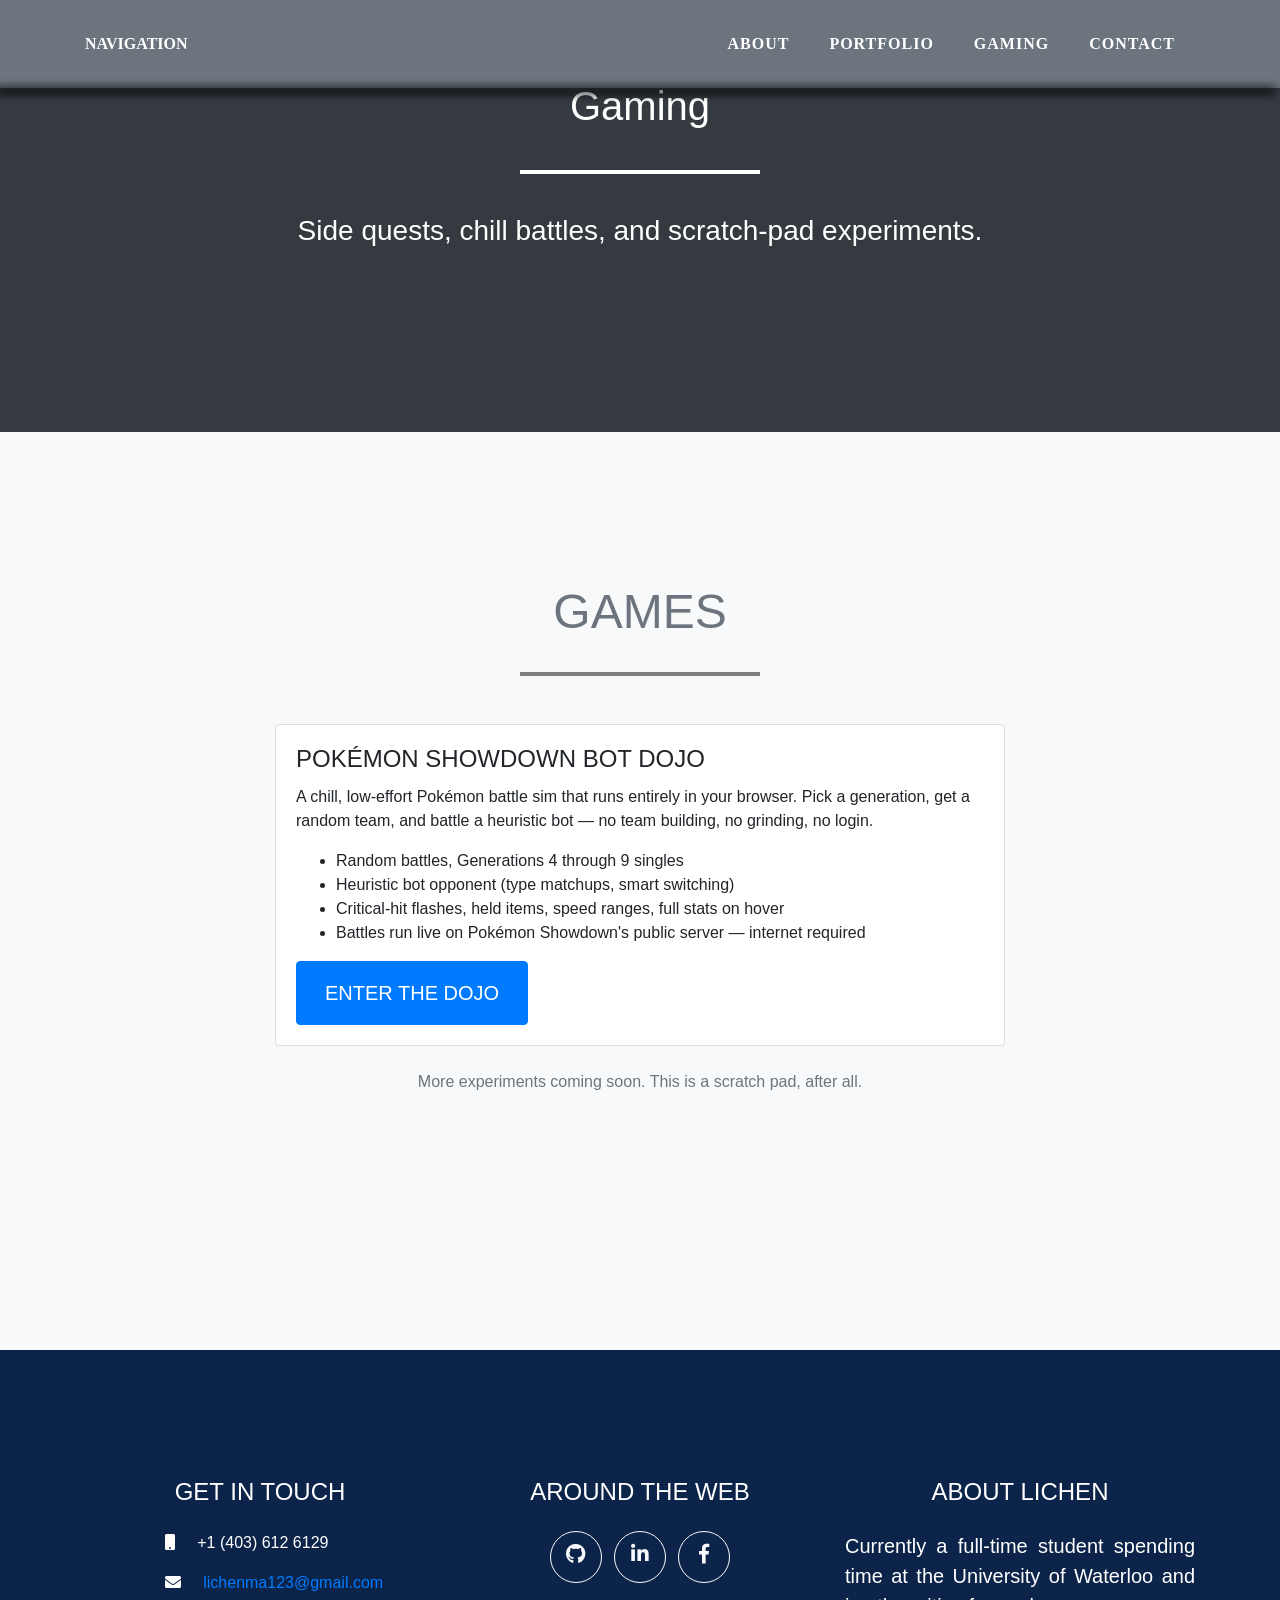
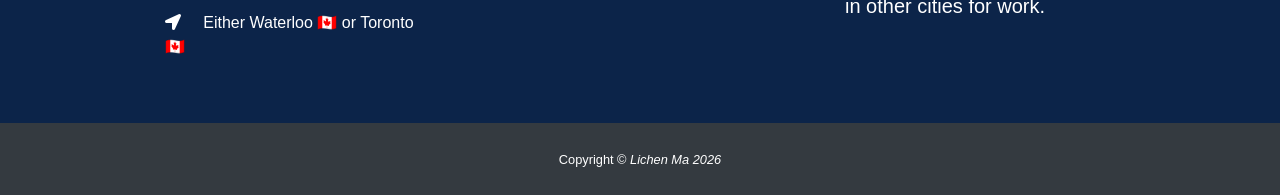
==== gaming.html @ 4b29a10e "Add Gaming page linked from the main nav New gaming.html in the same Freelancer theme: masthead, a G" ====
<!doctype html>
<html lang="en">
  <head>
    <!-- Required meta tags -->
    <meta charset="utf-8">
    <meta name="viewport" content="width=device-width, initial-scale=1, shrink-to-fit=no, user-scalable=false;">
	<title>Lichen Ma - Gaming</title>
    <!-- Bootstrap CSS -->
    <link rel="stylesheet" href="https://stackpath.bootstrapcdn.com/bootstrap/4.2.1/css/bootstrap.min.css" integrity="sha384-GJzZqFGwb1QTTN6wy59ffF1BuGJpLSa9DkKMp0DgiMDm4iYMj70gZWKYbI706tWS" crossorigin="anonymous">
    <!--Default bootstrap style sheet -->
    <link rel="stylesheet" href="css/style.css">
    <link rel="stylesheet" href="font-awesome/css/all.min.css">
    <link href="https://fonts.googleapis.com/css?family=Noto+Sans+KR" rel="stylesheet">
	<link rel="icon" href="img/favicon.ico">
  </head>
  <body id="page-top">
	<!-- Bootstrap 4 Grid Layout-->

		<!-- Navigation -->
		<nav class="navbar navbar-expand-lg bg-secondary fixed-top text-uppercase" id="mainNav">
		  <div class="container">
			<a class="navbar-brand js-scroll-trigger" href="index.html#page-top">Navigation</a>
			<button class="navbar-toggler navbar-toggler-right text-uppercase bg-primary text-white rounded" type="button" data-toggle="collapse" data-target="#navbarResponsive" aria-controls="navbarResponsive" aria-expanded="false" aria-label="Toggle navigation">
			  Menu
			  <i class="fas fa-bars"></i>
			</button>
			<div class="collapse navbar-collapse" id="navbarResponsive">
			  <ul class="navbar-nav ml-auto">
				<li class="nav-item mx-0 mx-lg-1">
				  <a class="nav-link py-3 px-0 px-lg-3 rounded" href="index.html#aboutme">About</a>
				</li>
				<li class="nav-item mx-0 mx-lg-1">
				  <a class="nav-link py-3 px-0 px-lg-3 rounded" href="index.html#portfolio">Portfolio</a>
				</li>
				<li class="nav-item mx-0 mx-lg-1">
				  <a class="nav-link py-3 px-0 px-lg-3 rounded active" href="gaming.html">Gaming</a>
				</li>
				<li class="nav-item mx-0 mx-lg-1">
				  <a class="nav-link py-3 px-0 px-lg-3 rounded" href="index.html#contactme">Contact</a>
				</li>
			  </ul>
			</div>
		  </div>
		</nav>


		<!--Header -->
		<header class="masthead bg-dark text-white text-center">
			<div class="container" style="padding-bottom:5em;">
				<h1 class="mb-0">Gaming</h1>
				<hr class="star-light">
				<h3>Side quests, chill battles, and scratch-pad experiments.</h3>
				<div class="tagline row"></div>
			</div>
		</header>

		<!--Games Section-->
		<section class="bg-light text-black mb-0" id="games">
			<div class="container">
				<h2 class="text-center text-uppercase text-secondary mb-0">Games</h2>
				<hr class="star-dark mb-5">
				<div class="row justify-content-center">
					<div class="col-md-8">
						<div class="card shadow-sm mb-4">
							<div class="card-body">
								<h4 class="card-title text-uppercase">Pok&eacute;mon Showdown Bot Dojo</h4>
								<p class="card-text">A chill, low-effort Pok&eacute;mon battle sim that runs entirely in your browser. Pick a generation, get a random team, and battle a heuristic bot &mdash; no team building, no grinding, no login.</p>
								<ul>
									<li>Random battles, Generations 4 through 9 singles</li>
									<li>Heuristic bot opponent (type matchups, smart switching)</li>
									<li>Critical-hit flashes, held items, speed ranges, full stats on hover</li>
									<li>Battles run live on Pok&eacute;mon Showdown's public server &mdash; internet required</li>
								</ul>
								<a href="gaming/dojo.html" class="btn btn-primary btn-xl text-uppercase">Enter the Dojo</a>
							</div>
						</div>
						<p class="text-center text-muted">More experiments coming soon. This is a scratch pad, after all.</p>
					</div>
				</div>
			</div>
		</section>

		 <!-- Footer -->
		 <section class="text-white mb-0" id="contactme">
			  <div class="container">
				<div class="row">
				  <div class="col-md-4 mb-5 mb-lg-0">
					<h4 class="text-uppercase text-center mb-4">Get in Touch</h4>
						<div id="getInTouch" style= "padding-left: 5em;">
							<p><i class="fas fa-mobile contact-icon"></i> &nbsp &nbsp +1 (403) 612 6129</p>
							<p><i class="fas fa-envelope contact-icon"></i> <a href="mailto:lichenma123@gmail.com"> &nbsp &nbsp lichenma123@gmail.com</a></p>
							<p><i class="fas fa-location-arrow contact-icon"></i> &nbsp &nbsp Either Waterloo 🇨🇦 or Toronto 🇨🇦</p>
						</div>
				  </div>
				  <div class="col-md-4 mb-5 mb-lg-0">
					<h4 class="text-uppercase text-center mb-4">Around the Web</h4>
					<ul class="list-inline mb-0" style="text-align:center;">
					  <li class="list-inline-item" style="display:inline-block;">
						<a class="btn btn-outline-light btn-social text-center rounded-circle" href="https://github.com/lichenma">
						  <i class="fab fa-fw fa-github"></i>
						</a>
					  </li>
					  <li class="list-inline-item">
						<a class="btn btn-outline-light btn-social text-center rounded-circle" href="https://www.linkedin.com/in/lichen-ma/">
						  <i class="fab fa-fw fa-linkedin-in"></i>
						</a>
					  </li>
					  <li class="list-inline-item">
						<a class="btn btn-outline-light btn-social text-center rounded-circle" href="https://www.facebook.com/lichen.ma.96">
						  <i class="fab fa-fw fa-facebook-f"></i>
						</a>
					  </li>
					</ul>
				  </div>
				  <div class="col-md-4">
					<h4 class="text-uppercase text-center mb-4">About Lichen</h4>
					<p class="lead mb-4">Currently a full-time student spending time at the University of Waterloo and in other cities for work.</p>
				  </div>
				</div>
			  </div>
		</section>

		<div class="bg-dark copyright py-4 text-center text-white">
		  <div class="container">
			<small>Copyright &copy; <i>Lichen Ma 2026</i></small>
		  </div>
		</div>

    <!-- Scroll to Top Button (Only visible on small and extra-small screen sizes) -->
    <div class="scroll-to-top d-lg-none position-fixed ">
      <a class="js-scroll-trigger d-block text-center text-white rounded" href="#page-top">
        <i class="fa fa-chevron-up"></i>
      </a>
    </div>

    <!-- Optional JavaScript -->
    <!-- jQuery first, then Popper.js, then Bootstrap JS -->
	<script src="jquery/jquery.js"></script>
	<script src="jquery-easing/jquery.easing.js"></script>
    <script src="https://code.jquery.com/jquery-3.3.1.slim.min.js" integrity="sha384-q8i/X+965DzO0rT7abK41JStQIAqVgRVzpbzo5smXKp4YfRvH+8abtTE1Pi6jizo" crossorigin="anonymous"></script>
    <script src="https://cdnjs.cloudflare.com/ajax/libs/popper.js/1.14.6/umd/popper.min.js" integrity="sha384-wHAiFfRlMFy6i5SRaxvfOCifBUQy1xHdJ/yoi7FRNXMRBu5WHdZYu1hA6ZOblgut" crossorigin="anonymous"></script>
    <script src="https://stackpath.bootstrapcdn.com/bootstrap/4.2.1/js/bootstrap.min.js" integrity="sha384-B0UglyR+jN6CkvvICOB2joaf5I4l3gm9GU6Hc1og6Ls7i6U/mkkaduKaBhlAXv9k" crossorigin="anonymous"></script>
	<script src="js/freelancer.js"></script>
  </body>
</html>
---- css/style.css ----
#intro p{
	padding-top:10em;
	float:right;
	color: white;
	font-family: 'Noto Sans KR', sans-serif;
	font-size: 3em;
}


hr.star-light,
hr.star-dark {
  max-width: 15rem;
  padding: 0;
  text-align: center;
  border: none;
  border-top: solid 0.25rem;
  margin-top: 2.5rem;
  margin-bottom: 2.5rem;
  margin-left: auto;
  margin-right: auto;
}

hr.star-light:after,
hr.star-dark:after {
  position: relative;
  top: -.8em;
  display: inline-block;
  padding: 0 0.25em;
  font-family: "Font Awesome 5 Free";
  font-weight: 900;
  font-size: 2em;
}

hr.star-light {
  border-color: #fff;
}

hr.star-light:after {
  color: #fff;
  background-color: #18BC9C;
}

hr.star-dark {
  border-color: gray;
}

hr.star-dark:after {
  color: #2C3E50;
  background-color: white;
}

section {
  padding-top: 10rem;
  padding-bottom: 15rem;
}

section h2 {
  font-size: 2.25rem;
  line-height: 2rem;
}

@media (min-width: 992px) {
  section h2 {
    font-size: 3rem;
    line-height: 2.5rem;
  }
}

.btn-xl {
  padding: 1rem 1.75rem;
  font-size: 1.25rem;
}

.btn-social {
  width: 3.25rem;
  height: 3.25rem;
  font-size: 1.25rem;
  line-height: 2rem;
}

.scroll-to-top {
  z-index: 1042;
  right: 1rem;
  bottom: 1rem;
  display: none;
}

.scroll-to-top a {
  width: 3.5rem;
  height: 3.5rem;
  background-color: rgba(33, 37, 41, 0.5);
  line-height: 3.1rem;
}

a:after { /* Just to add a shadow to the navigation bar*/
	content: '';
    display: block;
    width: 100%;
    height: 0.25em;
	margin: auto;
    background: rgba(0,0,0,.35);
    
    position: absolute;
    bottom:-5px;
	right: 5px;
    -webkit-filter: blur(5px);
    filter: blur(5px);
    z-index:-5;
}


#mainNav {
  padding-top: 1rem;
  padding-bottom: 1rem;
  font-weight: 700;
  font-family: 'Montserrat';
}

#mainNav .navbar-brand {
  color: #fff;
}

#mainNav .navbar-nav {
  margin-top: 1rem;
  letter-spacing: 0.0625rem;
}

#mainNav .navbar-nav li.nav-item a.nav-link {
  color: #fff;
}

#mainNav .navbar-nav li.nav-item a.nav-link:hover {
  color: #18BC9C;
}

#mainNav .navbar-nav li.nav-item a.nav-link:active, #mainNav .navbar-nav li.nav-item a.nav-link:focus {
  color: #fff;
}

#mainNav .navbar-nav li.nav-item a.nav-link.active {
  color: #18BC9C;
}

#mainNav .navbar-toggler {
  font-size: 80%;
  padding: 0.8rem;
}

@media (min-width: 992px) {
  #mainNav {
    padding-top: 1rem;
    padding-bottom: 1rem;
    -webkit-transition: padding-top 0.3s, padding-bottom 0.3s;
    transition: padding-top 0.3s, padding-bottom 0.3s;
  }
  #mainNav .navbar-brand {
    font-size: 1em;
    -webkit-transition: font-size 0.3s;
    transition: font-size 0.3s;
  }
  #mainNav .navbar-nav {
    margin-top: 0;
  }
  #mainNav .navbar-nav > li.nav-item > a.nav-link.active {
    color: #fff;
    background: #18BC9C;
  }
  #mainNav .navbar-nav > li.nav-item > a.nav-link.active:active, #mainNav .navbar-nav > li.nav-item > a.nav-link.active:focus, #mainNav .navbar-nav > li.nav-item > a.nav-link.active:hover {
    color: #fff;
    background: #18BC9C;
  }
  #mainNav.navbar-shrink {
    padding-top: 0.5rem;
    padding-bottom: 0.5rem;
  }
  #mainNav.navbar-shrink .navbar-brand {
    font-size: 1.5em;
  }
}

#typingAnimation {
  color: #c5c5c5;
  font-size: 1em;
}

#typed-cursor {
  opacity: 1;
  font-weight: 100;
  -webkit-animation: blink 0.7s infinite;
  -moz-animation: blink 0.7s infinite;
  -ms-animation: blink 0.7s infinite;
  -o-animation: blink 0.7s infinite;
  animation: blink 0.7s infinite;
}


header.masthead {
  padding-top: calc(6rem + 50px);
  padding-bottom: 6rem;
}

header.masthead h1 {
  font-size: 2rem;
  line-height: 3rem;
}

header.masthead h2 {
  font-size: 1rem;
  font-family: 'Lato';
}

header.masthead img {
}

@media (min-width: 992px) {
  header.masthead {
    padding-top: calc(4.5rem + 10px);
    padding-bottom: 6rem;
  }
  header.masthead h1 {
    font-size: 2.5em;
    
  }
  header.masthead h2 {
    font-size: 1.75em;
  }
  header.masthead img {
	height: 50%;
	width: 50%;
  }
}



#resume {
  transition: all 0.2s ease-in-out;
  box-shadow: 0 2px 4px 0 rgba(0, 0, 0, 0.15), 0 3px 10px 0 rgba(0, 0, 0, 0.19);
  transform: scale(0.95,0.95);
  display: block;
  margin-left: auto;
  margin-right: auto;
  width: 60%;
  margin-bottom: 5em;
}

#resume:hover {
  box-shadow: 0 4px 8px 0 rgba(0, 0, 0, 0.2), 0 6px 20px 0 rgba(0, 0, 0, 0.19);
  transform: scale(1,1);
  display: block;
  margin-left: auto;
  margin-right: auto;
  width: 60%;
  margin-bottom: 5em;
}

@media (min-width: 992px) {
	  #resume {
	  transition: all 0.2s ease-in-out;
	  box-shadow: 0 2px 4px 0 rgba(0, 0, 0, 0.15), 0 3px 10px 0 rgba(0, 0, 0, 0.19);
	  transform: scale(0.95,0.95);
	  display: block;
	  margin-left: auto;
	  margin-right: auto;
	  width: 60%;
	  margin-bottom: 5em;
	}

	#resume:hover {
	  box-shadow: 0 4px 8px 0 rgba(0, 0, 0, 0.2), 0 6px 20px 0 rgba(0, 0, 0, 0.19);
	  transform: scale(1,1);
	  display: block;
	  margin-left: auto;
	  margin-right: auto;
	  width: 60%;
	  margin-bottom: 5em;
	}
}

.content p{
	font-weight: 500;
	font-size: 1.2em;
	color: gray;
	font-family: "Montserrat", sans-serif;
	text-align: justify;
}

@media (min-width: 992px) {
  .content p{
		font-weight: 500;
		font-size: 1.2em;
		color: gray;
		font-family: "Montserrat", sans-serif;
		margin-left: 12em;
		margin-right: 12em;
		text-align:justify;
	}
}

iframe{
	display: block;
	margin: auto;
}

*{box-sizing:border-box} 

.slideshow-container{
	position: relative; 
	margin: auto;
	max-width: 700px;
}

.mySlides{
	display: none;
}

.prev, .next{
	cursor: pointer; 
	position: absolute; 
	top: 50%; 
	width: auto; 
	margin-top: -22px;
	padding: 16px; 
	color: white; 
	font-weight: bold; 
	font-size: 18px; 
	transition: 0.6s ease; 
	border-radius: 0 3px 3px 0;
}

.next{
	right: 0; 
	border-radius: 3px 0 0 3px; 
}

.prev:hover, .next:hover {
	background-color: rgba(0,0,0,0.8);
}

.text {
	color: #f2f2f2; 
	font-size: 15px; 
	padding: 8px 12px; 
	position: absolute; 
	bottom: 8px; 
	width: 100%; 
	text-align: center; 
}

.numbertext{
	color: #f2f2f2; 
	font-size: 12px; 
	padding: 8px 12px; 
	position: absolute; 
	top: 0;
} 

.dot{ 
	cursor: pointer; 
	height: 15px; 
	width: 15px; 
	margin: 0 2px; 
	background-color: #bbb;
	border-radius: 50%; 
	display: inline-block; 
	transition: background-color 0.6s ease; 
} 

.active, .dot:hover{
	background-color: #717171;
}

.fade {
  -webkit-animation-name: fade;
  -webkit-animation-duration: 1.5s;
  -webkit-animation-fill-mode: forwards;
  animation-name: fade;
  animation-duration: 1.5s;
  animation-fill-mode:forwards;
}

@-webkit-keyframes fade {
  from {opacity: .4} 
  to {opacity: 1}
}

@keyframes fade {
  from {opacity: .4} 
  to {opacity: 1}
}

.text{
	display:none;
}

#image{
	display:block;
	max-height: auto;
	max-width:100%;
}


.book {
	transition: all 0.2s ease-in-out;
    box-shadow: 0 2px 4px 0 rgba(0, 0, 0, 0.15), 0 3px 10px 0 rgba(0, 0, 0, 0.19);
	padding: 0.5em 0 0 0;
	margin: auto;
	margin-top: 3em;
	max-width: 8em;
	transform: scale(0.95,0.95);
	
}
.book:hover{
	padding: 0.5em 0 0 0;
	margin: auto;
	margin-top: 3em;
	max-width: 8em;
	transform: scale(1,1);
}

a.book:before { /* Just to give a shadow below the books */
	content: '';
    display: block;
    width: 10%;
    height: 0.5em;
    background: rgba(0,0,0,.35);
    border-radius: 50%;
    position: absolute;
    bottom:-10px;
    -webkit-filter: blur(5px);
    filter: blur(5px);
    z-index:-5;
}
.shelf {
	border-bottom: 30px solid #a5a5a5;
    border-left: 20px solid transparent;
    border-right: 20px solid transparent;
	top: -15px;
	z-index: -10;
	margin-bottom:3em;
}
/*Example adding pseudo element to give shelf depth*/
.shelf:after {
	content: '';
	background: #686868;
	height: 20px;
	width: calc(100% + 40px); /*IE9+*/
	position: absolute;
	top: 30px;
	left: 0;
	right: 0;
	z-index: 1;
	margin: 0 -20px;
	color: black;
}

/*Make sure pictures have ratio 1:1.6 and books have ratio 1:1.5*/


#contactme{
	background-color: #0c2449;

	padding-bottom:3em;
	padding-top:8em;
}

p.lead{
	text-align:justify;
}
---- font-awesome/css/all.min.css ----
.fa,.fab,.fal,.far,.fas{-moz-osx-font-smoothing:grayscale;-webkit-font-smoothing:antialiased;display:inline-block;font-style:normal;font-variant:normal;text-rendering:auto;line-height:1}.fa-lg{font-size:1.33333em;line-height:.75em;vertical-align:-.0667em}.fa-xs{font-size:.75em}.fa-sm{font-size:.875em}.fa-1x{font-size:1em}.fa-2x{font-size:2em}.fa-3x{font-size:3em}.fa-4x{font-size:4em}.fa-5x{font-size:5em}.fa-6x{font-size:6em}.fa-7x{font-size:7em}.fa-8x{font-size:8em}.fa-9x{font-size:9em}.fa-10x{font-size:10em}.fa-fw{text-align:center;width:1.25em}.fa-ul{list-style-type:none;margin-left:2.5em;padding-left:0}.fa-ul>li{position:relative}.fa-li{left:-2em;position:absolute;text-align:center;width:2em;line-height:inherit}.fa-border{border:.08em solid #eee;border-radius:.1em;padding:.2em .25em .15em}.fa-pull-left{float:left}.fa-pull-right{float:right}.fa.fa-pull-left,.fab.fa-pull-left,.fal.fa-pull-left,.far.fa-pull-left,.fas.fa-pull-left{margin-right:.3em}.fa.fa-pull-right,.fab.fa-pull-right,.fal.fa-pull-right,.far.fa-pull-right,.fas.fa-pull-right{margin-left:.3em}.fa-spin{animation:fa-spin 2s infinite linear}.fa-pulse{animation:fa-spin 1s infinite steps(8)}@keyframes fa-spin{0%{transform:rotate(0deg)}to{transform:rotate(1turn)}}.fa-rotate-90{-ms-filter:"progid:DXImageTransform.Microsoft.BasicImage(rotation=1)";transform:rotate(90deg)}.fa-rotate-180{-ms-filter:"progid:DXImageTransform.Microsoft.BasicImage(rotation=2)";transform:rotate(180deg)}.fa-rotate-270{-ms-filter:"progid:DXImageTransform.Microsoft.BasicImage(rotation=3)";transform:rotate(270deg)}.fa-flip-horizontal{-ms-filter:"progid:DXImageTransform.Microsoft.BasicImage(rotation=0, mirror=1)";transform:scaleX(-1)}.fa-flip-vertical{transform:scaleY(-1)}.fa-flip-horizontal.fa-flip-vertical,.fa-flip-vertical{-ms-filter:"progid:DXImageTransform.Microsoft.BasicImage(rotation=2, mirror=1)"}.fa-flip-horizontal.fa-flip-vertical{transform:scale(-1)}:root .fa-flip-horizontal,:root .fa-flip-vertical,:root .fa-rotate-90,:root .fa-rotate-180,:root .fa-rotate-270{filter:none}.fa-stack{display:inline-block;height:2em;line-height:2em;position:relative;vertical-align:middle;width:2.5em}.fa-stack-1x,.fa-stack-2x{left:0;position:absolute;text-align:center;width:100%}.fa-stack-1x{line-height:inherit}.fa-stack-2x{font-size:2em}.fa-inverse{color:#fff}.fa-500px:before{content:"\f26e"}.fa-accessible-icon:before{content:"\f368"}.fa-accusoft:before{content:"\f369"}.fa-acquisitions-incorporated:before{content:"\f6af"}.fa-ad:before{content:"\f641"}.fa-address-book:before{content:"\f2b9"}.fa-address-card:before{content:"\f2bb"}.fa-adjust:before{content:"\f042"}.fa-adn:before{content:"\f170"}.fa-adobe:before{content:"\f778"}.fa-adversal:before{content:"\f36a"}.fa-affiliatetheme:before{content:"\f36b"}.fa-air-freshener:before{content:"\f5d0"}.fa-algolia:before{content:"\f36c"}.fa-align-center:before{content:"\f037"}.fa-align-justify:before{content:"\f039"}.fa-align-left:before{content:"\f036"}.fa-align-right:before{content:"\f038"}.fa-alipay:before{content:"\f642"}.fa-allergies:before{content:"\f461"}.fa-amazon:before{content:"\f270"}.fa-amazon-pay:before{content:"\f42c"}.fa-ambulance:before{content:"\f0f9"}.fa-american-sign-language-interpreting:before{content:"\f2a3"}.fa-amilia:before{content:"\f36d"}.fa-anchor:before{content:"\f13d"}.fa-android:before{content:"\f17b"}.fa-angellist:before{content:"\f209"}.fa-angle-double-down:before{content:"\f103"}.fa-angle-double-left:before{content:"\f100"}.fa-angle-double-right:before{content:"\f101"}.fa-angle-double-up:before{content:"\f102"}.fa-angle-down:before{content:"\f107"}.fa-angle-left:before{content:"\f104"}.fa-angle-right:before{content:"\f105"}.fa-angle-up:before{content:"\f106"}.fa-angry:before{content:"\f556"}.fa-angrycreative:before{content:"\f36e"}.fa-angular:before{content:"\f420"}.fa-ankh:before{content:"\f644"}.fa-app-store:before{content:"\f36f"}.fa-app-store-ios:before{content:"\f370"}.fa-apper:before{content:"\f371"}.fa-apple:before{content:"\f179"}.fa-apple-alt:before{content:"\f5d1"}.fa-apple-pay:before{content:"\f415"}.fa-archive:before{content:"\f187"}.fa-archway:before{content:"\f557"}.fa-arrow-alt-circle-down:before{content:"\f358"}.fa-arrow-alt-circle-left:before{content:"\f359"}.fa-arrow-alt-circle-right:before{content:"\f35a"}.fa-arrow-alt-circle-up:before{content:"\f35b"}.fa-arrow-circle-down:before{content:"\f0ab"}.fa-arrow-circle-left:before{content:"\f0a8"}.fa-arrow-circle-right:before{content:"\f0a9"}.fa-arrow-circle-up:before{content:"\f0aa"}.fa-arrow-down:before{content:"\f063"}.fa-arrow-left:before{content:"\f060"}.fa-arrow-right:before{content:"\f061"}.fa-arrow-up:before{content:"\f062"}.fa-arrows-alt:before{content:"\f0b2"}.fa-arrows-alt-h:before{content:"\f337"}.fa-arrows-alt-v:before{content:"\f338"}.fa-artstation:before{content:"\f77a"}.fa-assistive-listening-systems:before{content:"\f2a2"}.fa-asterisk:before{content:"\f069"}.fa-asymmetrik:before{content:"\f372"}.fa-at:before{content:"\f1fa"}.fa-atlas:before{content:"\f558"}.fa-atlassian:before{content:"\f77b"}.fa-atom:before{content:"\f5d2"}.fa-audible:before{content:"\f373"}.fa-audio-description:before{content:"\f29e"}.fa-autoprefixer:before{content:"\f41c"}.fa-avianex:before{content:"\f374"}.fa-aviato:before{content:"\f421"}.fa-award:before{content:"\f559"}.fa-aws:before{content:"\f375"}.fa-baby:before{content:"\f77c"}.fa-baby-carriage:before{content:"\f77d"}.fa-backspace:before{content:"\f55a"}.fa-backward:before{content:"\f04a"}.fa-balance-scale:before{content:"\f24e"}.fa-ban:before{content:"\f05e"}.fa-band-aid:before{content:"\f462"}.fa-bandcamp:before{content:"\f2d5"}.fa-barcode:before{content:"\f02a"}.fa-bars:before{content:"\f0c9"}.fa-baseball-ball:before{content:"\f433"}.fa-basketball-ball:before{content:"\f434"}.fa-bath:before{content:"\f2cd"}.fa-battery-empty:before{content:"\f244"}.fa-battery-full:before{content:"\f240"}.fa-battery-half:before{content:"\f242"}.fa-battery-quarter:before{content:"\f243"}.fa-battery-three-quarters:before{content:"\f241"}.fa-bed:before{content:"\f236"}.fa-beer:before{content:"\f0fc"}.fa-behance:before{content:"\f1b4"}.fa-behance-square:before{content:"\f1b5"}.fa-bell:before{content:"\f0f3"}.fa-bell-slash:before{content:"\f1f6"}.fa-bezier-curve:before{content:"\f55b"}.fa-bible:before{content:"\f647"}.fa-bicycle:before{content:"\f206"}.fa-bimobject:before{content:"\f378"}.fa-binoculars:before{content:"\f1e5"}.fa-biohazard:before{content:"\f780"}.fa-birthday-cake:before{content:"\f1fd"}.fa-bitbucket:before{content:"\f171"}.fa-bitcoin:before{content:"\f379"}.fa-bity:before{content:"\f37a"}.fa-black-tie:before{content:"\f27e"}.fa-blackberry:before{content:"\f37b"}.fa-blender:before{content:"\f517"}.fa-blender-phone:before{content:"\f6b6"}.fa-blind:before{content:"\f29d"}.fa-blog:before{content:"\f781"}.fa-blogger:before{content:"\f37c"}.fa-blogger-b:before{content:"\f37d"}.fa-bluetooth:before{content:"\f293"}.fa-bluetooth-b:before{content:"\f294"}.fa-bold:before{content:"\f032"}.fa-bolt:before{content:"\f0e7"}.fa-bomb:before{content:"\f1e2"}.fa-bone:before{content:"\f5d7"}.fa-bong:before{content:"\f55c"}.fa-book:before{content:"\f02d"}.fa-book-dead:before{content:"\f6b7"}.fa-book-open:before{content:"\f518"}.fa-book-reader:before{content:"\f5da"}.fa-bookmark:before{content:"\f02e"}.fa-bowling-ball:before{content:"\f436"}.fa-box:before{content:"\f466"}.fa-box-open:before{content:"\f49e"}.fa-boxes:before{content:"\f468"}.fa-braille:before{content:"\f2a1"}.fa-brain:before{content:"\f5dc"}.fa-briefcase:before{content:"\f0b1"}.fa-briefcase-medical:before{content:"\f469"}.fa-broadcast-tower:before{content:"\f519"}.fa-broom:before{content:"\f51a"}.fa-brush:before{content:"\f55d"}.fa-btc:before{content:"\f15a"}.fa-bug:before{content:"\f188"}.fa-building:before{content:"\f1ad"}.fa-bullhorn:before{content:"\f0a1"}.fa-bullseye:before{content:"\f140"}.fa-burn:before{content:"\f46a"}.fa-buromobelexperte:before{content:"\f37f"}.fa-bus:before{content:"\f207"}.fa-bus-alt:before{content:"\f55e"}.fa-business-time:before{content:"\f64a"}.fa-buysellads:before{content:"\f20d"}.fa-calculator:before{content:"\f1ec"}.fa-calendar:before{content:"\f133"}.fa-calendar-alt:before{content:"\f073"}.fa-calendar-check:before{content:"\f274"}.fa-calendar-day:before{content:"\f783"}.fa-calendar-minus:before{content:"\f272"}.fa-calendar-plus:before{content:"\f271"}.fa-calendar-times:before{content:"\f273"}.fa-calendar-week:before{content:"\f784"}.fa-camera:before{content:"\f030"}.fa-camera-retro:before{content:"\f083"}.fa-campground:before{content:"\f6bb"}.fa-canadian-maple-leaf:before{content:"\f785"}.fa-candy-cane:before{content:"\f786"}.fa-cannabis:before{content:"\f55f"}.fa-capsules:before{content:"\f46b"}.fa-car:before{content:"\f1b9"}.fa-car-alt:before{content:"\f5de"}.fa-car-battery:before{content:"\f5df"}.fa-car-crash:before{content:"\f5e1"}.fa-car-side:before{content:"\f5e4"}.fa-caret-down:before{content:"\f0d7"}.fa-caret-left:before{content:"\f0d9"}.fa-caret-right:before{content:"\f0da"}.fa-caret-square-down:before{content:"\f150"}.fa-caret-square-left:before{content:"\f191"}.fa-caret-square-right:before{content:"\f152"}.fa-caret-square-up:before{content:"\f151"}.fa-caret-up:before{content:"\f0d8"}.fa-carrot:before{content:"\f787"}.fa-cart-arrow-down:before{content:"\f218"}.fa-cart-plus:before{content:"\f217"}.fa-cash-register:before{content:"\f788"}.fa-cat:before{content:"\f6be"}.fa-cc-amazon-pay:before{content:"\f42d"}.fa-cc-amex:before{content:"\f1f3"}.fa-cc-apple-pay:before{content:"\f416"}.fa-cc-diners-club:before{content:"\f24c"}.fa-cc-discover:before{content:"\f1f2"}.fa-cc-jcb:before{content:"\f24b"}.fa-cc-mastercard:before{content:"\f1f1"}.fa-cc-paypal:before{content:"\f1f4"}.fa-cc-stripe:before{content:"\f1f5"}.fa-cc-visa:before{content:"\f1f0"}.fa-centercode:before{content:"\f380"}.fa-centos:before{content:"\f789"}.fa-certificate:before{content:"\f0a3"}.fa-chair:before{content:"\f6c0"}.fa-chalkboard:before{content:"\f51b"}.fa-chalkboard-teacher:before{content:"\f51c"}.fa-charging-station:before{content:"\f5e7"}.fa-chart-area:before{content:"\f1fe"}.fa-chart-bar:before{content:"\f080"}.fa-chart-line:before{content:"\f201"}.fa-chart-pie:before{content:"\f200"}.fa-check:before{content:"\f00c"}.fa-check-circle:before{content:"\f058"}.fa-check-double:before{content:"\f560"}.fa-check-square:before{content:"\f14a"}.fa-chess:before{content:"\f439"}.fa-chess-bishop:before{content:"\f43a"}.fa-chess-board:before{content:"\f43c"}.fa-chess-king:before{content:"\f43f"}.fa-chess-knight:before{content:"\f441"}.fa-chess-pawn:before{content:"\f443"}.fa-chess-queen:before{content:"\f445"}.fa-chess-rook:before{content:"\f447"}.fa-chevron-circle-down:before{content:"\f13a"}.fa-chevron-circle-left:before{content:"\f137"}.fa-chevron-circle-right:before{content:"\f138"}.fa-chevron-circle-up:before{content:"\f139"}.fa-chevron-down:before{content:"\f078"}.fa-chevron-left:before{content:"\f053"}.fa-chevron-right:before{content:"\f054"}.fa-chevron-up:before{content:"\f077"}.fa-child:before{content:"\f1ae"}.fa-chrome:before{content:"\f268"}.fa-church:before{content:"\f51d"}.fa-circle:before{content:"\f111"}.fa-circle-notch:before{content:"\f1ce"}.fa-city:before{content:"\f64f"}.fa-clipboard:before{content:"\f328"}.fa-clipboard-check:before{content:"\f46c"}.fa-clipboard-list:before{content:"\f46d"}.fa-clock:before{content:"\f017"}.fa-clone:before{content:"\f24d"}.fa-closed-captioning:before{content:"\f20a"}.fa-cloud:before{content:"\f0c2"}.fa-cloud-download-alt:before{content:"\f381"}.fa-cloud-meatball:before{content:"\f73b"}.fa-cloud-moon:before{content:"\f6c3"}.fa-cloud-moon-rain:before{content:"\f73c"}.fa-cloud-rain:before{content:"\f73d"}.fa-cloud-showers-heavy:before{content:"\f740"}.fa-cloud-sun:before{content:"\f6c4"}.fa-cloud-sun-rain:before{content:"\f743"}.fa-cloud-upload-alt:before{content:"\f382"}.fa-cloudscale:before{content:"\f383"}.fa-cloudsmith:before{content:"\f384"}.fa-cloudversify:before{content:"\f385"}.fa-cocktail:before{content:"\f561"}.fa-code:before{content:"\f121"}.fa-code-branch:before{content:"\f126"}.fa-codepen:before{content:"\f1cb"}.fa-codiepie:before{content:"\f284"}.fa-coffee:before{content:"\f0f4"}.fa-cog:before{content:"\f013"}.fa-cogs:before{content:"\f085"}.fa-coins:before{content:"\f51e"}.fa-columns:before{content:"\f0db"}.fa-comment:before{content:"\f075"}.fa-comment-alt:before{content:"\f27a"}.fa-comment-dollar:before{content:"\f651"}.fa-comment-dots:before{content:"\f4ad"}.fa-comment-slash:before{content:"\f4b3"}.fa-comments:before{content:"\f086"}.fa-comments-dollar:before{content:"\f653"}.fa-compact-disc:before{content:"\f51f"}.fa-compass:before{content:"\f14e"}.fa-compress:before{content:"\f066"}.fa-compress-arrows-alt:before{content:"\f78c"}.fa-concierge-bell:before{content:"\f562"}.fa-confluence:before{content:"\f78d"}.fa-connectdevelop:before{content:"\f20e"}.fa-contao:before{content:"\f26d"}.fa-cookie:before{content:"\f563"}.fa-cookie-bite:before{content:"\f564"}.fa-copy:before{content:"\f0c5"}.fa-copyright:before{content:"\f1f9"}.fa-couch:before{content:"\f4b8"}.fa-cpanel:before{content:"\f388"}.fa-creative-commons:before{content:"\f25e"}.fa-creative-commons-by:before{content:"\f4e7"}.fa-creative-commons-nc:before{content:"\f4e8"}.fa-creative-commons-nc-eu:before{content:"\f4e9"}.fa-creative-commons-nc-jp:before{content:"\f4ea"}.fa-creative-commons-nd:before{content:"\f4eb"}.fa-creative-commons-pd:before{content:"\f4ec"}.fa-creative-commons-pd-alt:before{content:"\f4ed"}.fa-creative-commons-remix:before{content:"\f4ee"}.fa-creative-commons-sa:before{content:"\f4ef"}.fa-creative-commons-sampling:before{content:"\f4f0"}.fa-creative-commons-sampling-plus:before{content:"\f4f1"}.fa-creative-commons-share:before{content:"\f4f2"}.fa-creative-commons-zero:before{content:"\f4f3"}.fa-credit-card:before{content:"\f09d"}.fa-critical-role:before{content:"\f6c9"}.fa-crop:before{content:"\f125"}.fa-crop-alt:before{content:"\f565"}.fa-cross:before{content:"\f654"}.fa-crosshairs:before{content:"\f05b"}.fa-crow:before{content:"\f520"}.fa-crown:before{content:"\f521"}.fa-css3:before{content:"\f13c"}.fa-css3-alt:before{content:"\f38b"}.fa-cube:before{content:"\f1b2"}.fa-cubes:before{content:"\f1b3"}.fa-cut:before{content:"\f0c4"}.fa-cuttlefish:before{content:"\f38c"}.fa-d-and-d:before{content:"\f38d"}.fa-d-and-d-beyond:before{content:"\f6ca"}.fa-dashcube:before{content:"\f210"}.fa-database:before{content:"\f1c0"}.fa-deaf:before{content:"\f2a4"}.fa-delicious:before{content:"\f1a5"}.fa-democrat:before{content:"\f747"}.fa-deploydog:before{content:"\f38e"}.fa-deskpro:before{content:"\f38f"}.fa-desktop:before{content:"\f108"}.fa-dev:before{content:"\f6cc"}.fa-deviantart:before{content:"\f1bd"}.fa-dharmachakra:before{content:"\f655"}.fa-dhl:before{content:"\f790"}.fa-diagnoses:before{content:"\f470"}.fa-diaspora:before{content:"\f791"}.fa-dice:before{content:"\f522"}.fa-dice-d20:before{content:"\f6cf"}.fa-dice-d6:before{content:"\f6d1"}.fa-dice-five:before{content:"\f523"}.fa-dice-four:before{content:"\f524"}.fa-dice-one:before{content:"\f525"}.fa-dice-six:before{content:"\f526"}.fa-dice-three:before{content:"\f527"}.fa-dice-two:before{content:"\f528"}.fa-digg:before{content:"\f1a6"}.fa-digital-ocean:before{content:"\f391"}.fa-digital-tachograph:before{content:"\f566"}.fa-directions:before{content:"\f5eb"}.fa-discord:before{content:"\f392"}.fa-discourse:before{content:"\f393"}.fa-divide:before{content:"\f529"}.fa-dizzy:before{content:"\f567"}.fa-dna:before{content:"\f471"}.fa-dochub:before{content:"\f394"}.fa-docker:before{content:"\f395"}.fa-dog:before{content:"\f6d3"}.fa-dollar-sign:before{content:"\f155"}.fa-dolly:before{content:"\f472"}.fa-dolly-flatbed:before{content:"\f474"}.fa-donate:before{content:"\f4b9"}.fa-door-closed:before{content:"\f52a"}.fa-door-open:before{content:"\f52b"}.fa-dot-circle:before{content:"\f192"}.fa-dove:before{content:"\f4ba"}.fa-download:before{content:"\f019"}.fa-draft2digital:before{content:"\f396"}.fa-drafting-compass:before{content:"\f568"}.fa-dragon:before{content:"\f6d5"}.fa-draw-polygon:before{content:"\f5ee"}.fa-dribbble:before{content:"\f17d"}.fa-dribbble-square:before{content:"\f397"}.fa-dropbox:before{content:"\f16b"}.fa-drum:before{content:"\f569"}.fa-drum-steelpan:before{content:"\f56a"}.fa-drumstick-bite:before{content:"\f6d7"}.fa-drupal:before{content:"\f1a9"}.fa-dumbbell:before{content:"\f44b"}.fa-dumpster:before{content:"\f793"}.fa-dumpster-fire:before{content:"\f794"}.fa-dungeon:before{content:"\f6d9"}.fa-dyalog:before{content:"\f399"}.fa-earlybirds:before{content:"\f39a"}.fa-ebay:before{content:"\f4f4"}.fa-edge:before{content:"\f282"}.fa-edit:before{content:"\f044"}.fa-eject:before{content:"\f052"}.fa-elementor:before{content:"\f430"}.fa-ellipsis-h:before{content:"\f141"}.fa-ellipsis-v:before{content:"\f142"}.fa-ello:before{content:"\f5f1"}.fa-ember:before{content:"\f423"}.fa-empire:before{content:"\f1d1"}.fa-envelope:before{content:"\f0e0"}.fa-envelope-open:before{content:"\f2b6"}.fa-envelope-open-text:before{content:"\f658"}.fa-envelope-square:before{content:"\f199"}.fa-envira:before{content:"\f299"}.fa-equals:before{content:"\f52c"}.fa-eraser:before{content:"\f12d"}.fa-erlang:before{content:"\f39d"}.fa-ethereum:before{content:"\f42e"}.fa-ethernet:before{content:"\f796"}.fa-etsy:before{content:"\f2d7"}.fa-euro-sign:before{content:"\f153"}.fa-exchange-alt:before{content:"\f362"}.fa-exclamation:before{content:"\f12a"}.fa-exclamation-circle:before{content:"\f06a"}.fa-exclamation-triangle:before{content:"\f071"}.fa-expand:before{content:"\f065"}.fa-expand-arrows-alt:before{content:"\f31e"}.fa-expeditedssl:before{content:"\f23e"}.fa-external-link-alt:before{content:"\f35d"}.fa-external-link-square-alt:before{content:"\f360"}.fa-eye:before{content:"\f06e"}.fa-eye-dropper:before{content:"\f1fb"}.fa-eye-slash:before{content:"\f070"}.fa-facebook:before{content:"\f09a"}.fa-facebook-f:before{content:"\f39e"}.fa-facebook-messenger:before{content:"\f39f"}.fa-facebook-square:before{content:"\f082"}.fa-fantasy-flight-games:before{content:"\f6dc"}.fa-fast-backward:before{content:"\f049"}.fa-fast-forward:before{content:"\f050"}.fa-fax:before{content:"\f1ac"}.fa-feather:before{content:"\f52d"}.fa-feather-alt:before{content:"\f56b"}.fa-fedex:before{content:"\f797"}.fa-fedora:before{content:"\f798"}.fa-female:before{content:"\f182"}.fa-fighter-jet:before{content:"\f0fb"}.fa-figma:before{content:"\f799"}.fa-file:before{content:"\f15b"}.fa-file-alt:before{content:"\f15c"}.fa-file-archive:before{content:"\f1c6"}.fa-file-audio:before{content:"\f1c7"}.fa-file-code:before{content:"\f1c9"}.fa-file-contract:before{content:"\f56c"}.fa-file-csv:before{content:"\f6dd"}.fa-file-download:before{content:"\f56d"}.fa-file-excel:before{content:"\f1c3"}.fa-file-export:before{content:"\f56e"}.fa-file-image:before{content:"\f1c5"}.fa-file-import:before{content:"\f56f"}.fa-file-invoice:before{content:"\f570"}.fa-file-invoice-dollar:before{content:"\f571"}.fa-file-medical:before{content:"\f477"}.fa-file-medical-alt:before{content:"\f478"}.fa-file-pdf:before{content:"\f1c1"}.fa-file-powerpoint:before{content:"\f1c4"}.fa-file-prescription:before{content:"\f572"}.fa-file-signature:before{content:"\f573"}.fa-file-upload:before{content:"\f574"}.fa-file-video:before{content:"\f1c8"}.fa-file-word:before{content:"\f1c2"}.fa-fill:before{content:"\f575"}.fa-fill-drip:before{content:"\f576"}.fa-film:before{content:"\f008"}.fa-filter:before{content:"\f0b0"}.fa-fingerprint:before{content:"\f577"}.fa-fire:before{content:"\f06d"}.fa-fire-alt:before{content:"\f7e4"}.fa-fire-extinguisher:before{content:"\f134"}.fa-firefox:before{content:"\f269"}.fa-first-aid:before{content:"\f479"}.fa-first-order:before{content:"\f2b0"}.fa-first-order-alt:before{content:"\f50a"}.fa-firstdraft:before{content:"\f3a1"}.fa-fish:before{content:"\f578"}.fa-fist-raised:before{content:"\f6de"}.fa-flag:before{content:"\f024"}.fa-flag-checkered:before{content:"\f11e"}.fa-flag-usa:before{content:"\f74d"}.fa-flask:before{content:"\f0c3"}.fa-flickr:before{content:"\f16e"}.fa-flipboard:before{content:"\f44d"}.fa-flushed:before{content:"\f579"}.fa-fly:before{content:"\f417"}.fa-folder:before{content:"\f07b"}.fa-folder-minus:before{content:"\f65d"}.fa-folder-open:before{content:"\f07c"}.fa-folder-plus:before{content:"\f65e"}.fa-font:before{content:"\f031"}.fa-font-awesome:before{content:"\f2b4"}.fa-font-awesome-alt:before{content:"\f35c"}.fa-font-awesome-flag:before{content:"\f425"}.fa-font-awesome-logo-full:before{content:"\f4e6"}.fa-fonticons:before{content:"\f280"}.fa-fonticons-fi:before{content:"\f3a2"}.fa-football-ball:before{content:"\f44e"}.fa-fort-awesome:before{content:"\f286"}.fa-fort-awesome-alt:before{content:"\f3a3"}.fa-forumbee:before{content:"\f211"}.fa-forward:before{content:"\f04e"}.fa-foursquare:before{content:"\f180"}.fa-free-code-camp:before{content:"\f2c5"}.fa-freebsd:before{content:"\f3a4"}.fa-frog:before{content:"\f52e"}.fa-frown:before{content:"\f119"}.fa-frown-open:before{content:"\f57a"}.fa-fulcrum:before{content:"\f50b"}.fa-funnel-dollar:before{content:"\f662"}.fa-futbol:before{content:"\f1e3"}.fa-galactic-republic:before{content:"\f50c"}.fa-galactic-senate:before{content:"\f50d"}.fa-gamepad:before{content:"\f11b"}.fa-gas-pump:before{content:"\f52f"}.fa-gavel:before{content:"\f0e3"}.fa-gem:before{content:"\f3a5"}.fa-genderless:before{content:"\f22d"}.fa-get-pocket:before{content:"\f265"}.fa-gg:before{content:"\f260"}.fa-gg-circle:before{content:"\f261"}.fa-ghost:before{content:"\f6e2"}.fa-gift:before{content:"\f06b"}.fa-gifts:before{content:"\f79c"}.fa-git:before{content:"\f1d3"}.fa-git-square:before{content:"\f1d2"}.fa-github:before{content:"\f09b"}.fa-github-alt:before{content:"\f113"}.fa-github-square:before{content:"\f092"}.fa-gitkraken:before{content:"\f3a6"}.fa-gitlab:before{content:"\f296"}.fa-gitter:before{content:"\f426"}.fa-glass-cheers:before{content:"\f79f"}.fa-glass-martini:before{content:"\f000"}.fa-glass-martini-alt:before{content:"\f57b"}.fa-glass-whiskey:before{content:"\f7a0"}.fa-glasses:before{content:"\f530"}.fa-glide:before{content:"\f2a5"}.fa-glide-g:before{content:"\f2a6"}.fa-globe:before{content:"\f0ac"}.fa-globe-africa:before{content:"\f57c"}.fa-globe-americas:before{content:"\f57d"}.fa-globe-asia:before{content:"\f57e"}.fa-globe-europe:before{content:"\f7a2"}.fa-gofore:before{content:"\f3a7"}.fa-golf-ball:before{content:"\f450"}.fa-goodreads:before{content:"\f3a8"}.fa-goodreads-g:before{content:"\f3a9"}.fa-google:before{content:"\f1a0"}.fa-google-drive:before{content:"\f3aa"}.fa-google-play:before{content:"\f3ab"}.fa-google-plus:before{content:"\f2b3"}.fa-google-plus-g:before{content:"\f0d5"}.fa-google-plus-square:before{content:"\f0d4"}.fa-google-wallet:before{content:"\f1ee"}.fa-gopuram:before{content:"\f664"}.fa-graduation-cap:before{content:"\f19d"}.fa-gratipay:before{content:"\f184"}.fa-grav:before{content:"\f2d6"}.fa-greater-than:before{content:"\f531"}.fa-greater-than-equal:before{content:"\f532"}.fa-grimace:before{content:"\f57f"}.fa-grin:before{content:"\f580"}.fa-grin-alt:before{content:"\f581"}.fa-grin-beam:before{content:"\f582"}.fa-grin-beam-sweat:before{content:"\f583"}.fa-grin-hearts:before{content:"\f584"}.fa-grin-squint:before{content:"\f585"}.fa-grin-squint-tears:before{content:"\f586"}.fa-grin-stars:before{content:"\f587"}.fa-grin-tears:before{content:"\f588"}.fa-grin-tongue:before{content:"\f589"}.fa-grin-tongue-squint:before{content:"\f58a"}.fa-grin-tongue-wink:before{content:"\f58b"}.fa-grin-wink:before{content:"\f58c"}.fa-grip-horizontal:before{content:"\f58d"}.fa-grip-lines:before{content:"\f7a4"}.fa-grip-lines-vertical:before{content:"\f7a5"}.fa-grip-vertical:before{content:"\f58e"}.fa-gripfire:before{content:"\f3ac"}.fa-grunt:before{content:"\f3ad"}.fa-guitar:before{content:"\f7a6"}.fa-gulp:before{content:"\f3ae"}.fa-h-square:before{content:"\f0fd"}.fa-hacker-news:before{content:"\f1d4"}.fa-hacker-news-square:before{content:"\f3af"}.fa-hackerrank:before{content:"\f5f7"}.fa-hammer:before{content:"\f6e3"}.fa-hamsa:before{content:"\f665"}.fa-hand-holding:before{content:"\f4bd"}.fa-hand-holding-heart:before{content:"\f4be"}.fa-hand-holding-usd:before{content:"\f4c0"}.fa-hand-lizard:before{content:"\f258"}.fa-hand-paper:before{content:"\f256"}.fa-hand-peace:before{content:"\f25b"}.fa-hand-point-down:before{content:"\f0a7"}.fa-hand-point-left:before{content:"\f0a5"}.fa-hand-point-right:before{content:"\f0a4"}.fa-hand-point-up:before{content:"\f0a6"}.fa-hand-pointer:before{content:"\f25a"}.fa-hand-rock:before{content:"\f255"}.fa-hand-scissors:before{content:"\f257"}.fa-hand-spock:before{content:"\f259"}.fa-hands:before{content:"\f4c2"}.fa-hands-helping:before{content:"\f4c4"}.fa-handshake:before{content:"\f2b5"}.fa-hanukiah:before{content:"\f6e6"}.fa-hashtag:before{content:"\f292"}.fa-hat-wizard:before{content:"\f6e8"}.fa-haykal:before{content:"\f666"}.fa-hdd:before{content:"\f0a0"}.fa-heading:before{content:"\f1dc"}.fa-headphones:before{content:"\f025"}.fa-headphones-alt:before{content:"\f58f"}.fa-headset:before{content:"\f590"}.fa-heart:before{content:"\f004"}.fa-heart-broken:before{content:"\f7a9"}.fa-heartbeat:before{content:"\f21e"}.fa-helicopter:before{content:"\f533"}.fa-highlighter:before{content:"\f591"}.fa-hiking:before{content:"\f6ec"}.fa-hippo:before{content:"\f6ed"}.fa-hips:before{content:"\f452"}.fa-hire-a-helper:before{content:"\f3b0"}.fa-history:before{content:"\f1da"}.fa-hockey-puck:before{content:"\f453"}.fa-holly-berry:before{content:"\f7aa"}.fa-home:before{content:"\f015"}.fa-hooli:before{content:"\f427"}.fa-hornbill:before{content:"\f592"}.fa-horse:before{content:"\f6f0"}.fa-horse-head:before{content:"\f7ab"}.fa-hospital:before{content:"\f0f8"}.fa-hospital-alt:before{content:"\f47d"}.fa-hospital-symbol:before{content:"\f47e"}.fa-hot-tub:before{content:"\f593"}.fa-hotel:before{content:"\f594"}.fa-hotjar:before{content:"\f3b1"}.fa-hourglass:before{content:"\f254"}.fa-hourglass-end:before{content:"\f253"}.fa-hourglass-half:before{content:"\f252"}.fa-hourglass-start:before{content:"\f251"}.fa-house-damage:before{content:"\f6f1"}.fa-houzz:before{content:"\f27c"}.fa-hryvnia:before{content:"\f6f2"}.fa-html5:before{content:"\f13b"}.fa-hubspot:before{content:"\f3b2"}.fa-i-cursor:before{content:"\f246"}.fa-icicles:before{content:"\f7ad"}.fa-id-badge:before{content:"\f2c1"}.fa-id-card:before{content:"\f2c2"}.fa-id-card-alt:before{content:"\f47f"}.fa-igloo:before{content:"\f7ae"}.fa-image:before{content:"\f03e"}.fa-images:before{content:"\f302"}.fa-imdb:before{content:"\f2d8"}.fa-inbox:before{content:"\f01c"}.fa-indent:before{content:"\f03c"}.fa-industry:before{content:"\f275"}.fa-infinity:before{content:"\f534"}.fa-info:before{content:"\f129"}.fa-info-circle:before{content:"\f05a"}.fa-instagram:before{content:"\f16d"}.fa-intercom:before{content:"\f7af"}.fa-internet-explorer:before{content:"\f26b"}.fa-invision:before{content:"\f7b0"}.fa-ioxhost:before{content:"\f208"}.fa-italic:before{content:"\f033"}.fa-itunes:before{content:"\f3b4"}.fa-itunes-note:before{content:"\f3b5"}.fa-java:before{content:"\f4e4"}.fa-jedi:before{content:"\f669"}.fa-jedi-order:before{content:"\f50e"}.fa-jenkins:before{content:"\f3b6"}.fa-jira:before{content:"\f7b1"}.fa-joget:before{content:"\f3b7"}.fa-joint:before{content:"\f595"}.fa-joomla:before{content:"\f1aa"}.fa-journal-whills:before{content:"\f66a"}.fa-js:before{content:"\f3b8"}.fa-js-square:before{content:"\f3b9"}.fa-jsfiddle:before{content:"\f1cc"}.fa-kaaba:before{content:"\f66b"}.fa-kaggle:before{content:"\f5fa"}.fa-key:before{content:"\f084"}.fa-keybase:before{content:"\f4f5"}.fa-keyboard:before{content:"\f11c"}.fa-keycdn:before{content:"\f3ba"}.fa-khanda:before{content:"\f66d"}.fa-kickstarter:before{content:"\f3bb"}.fa-kickstarter-k:before{content:"\f3bc"}.fa-kiss:before{content:"\f596"}.fa-kiss-beam:before{content:"\f597"}.fa-kiss-wink-heart:before{content:"\f598"}.fa-kiwi-bird:before{content:"\f535"}.fa-korvue:before{content:"\f42f"}.fa-landmark:before{content:"\f66f"}.fa-language:before{content:"\f1ab"}.fa-laptop:before{content:"\f109"}.fa-laptop-code:before{content:"\f5fc"}.fa-laravel:before{content:"\f3bd"}.fa-lastfm:before{content:"\f202"}.fa-lastfm-square:before{content:"\f203"}.fa-laugh:before{content:"\f599"}.fa-laugh-beam:before{content:"\f59a"}.fa-laugh-squint:before{content:"\f59b"}.fa-laugh-wink:before{content:"\f59c"}.fa-layer-group:before{content:"\f5fd"}.fa-leaf:before{content:"\f06c"}.fa-leanpub:before{content:"\f212"}.fa-lemon:before{content:"\f094"}.fa-less:before{content:"\f41d"}.fa-less-than:before{content:"\f536"}.fa-less-than-equal:before{content:"\f537"}.fa-level-down-alt:before{content:"\f3be"}.fa-level-up-alt:before{content:"\f3bf"}.fa-life-ring:before{content:"\f1cd"}.fa-lightbulb:before{content:"\f0eb"}.fa-line:before{content:"\f3c0"}.fa-link:before{content:"\f0c1"}.fa-linkedin:before{content:"\f08c"}.fa-linkedin-in:before{content:"\f0e1"}.fa-linode:before{content:"\f2b8"}.fa-linux:before{content:"\f17c"}.fa-lira-sign:before{content:"\f195"}.fa-list:before{content:"\f03a"}.fa-list-alt:before{content:"\f022"}.fa-list-ol:before{content:"\f0cb"}.fa-list-ul:before{content:"\f0ca"}.fa-location-arrow:before{content:"\f124"}.fa-lock:before{content:"\f023"}.fa-lock-open:before{content:"\f3c1"}.fa-long-arrow-alt-down:before{content:"\f309"}.fa-long-arrow-alt-left:before{content:"\f30a"}.fa-long-arrow-alt-right:before{content:"\f30b"}.fa-long-arrow-alt-up:before{content:"\f30c"}.fa-low-vision:before{content:"\f2a8"}.fa-luggage-cart:before{content:"\f59d"}.fa-lyft:before{content:"\f3c3"}.fa-magento:before{content:"\f3c4"}.fa-magic:before{content:"\f0d0"}.fa-magnet:before{content:"\f076"}.fa-mail-bulk:before{content:"\f674"}.fa-mailchimp:before{content:"\f59e"}.fa-male:before{content:"\f183"}.fa-mandalorian:before{content:"\f50f"}.fa-map:before{content:"\f279"}.fa-map-marked:before{content:"\f59f"}.fa-map-marked-alt:before{content:"\f5a0"}.fa-map-marker:before{content:"\f041"}.fa-map-marker-alt:before{content:"\f3c5"}.fa-map-pin:before{content:"\f276"}.fa-map-signs:before{content:"\f277"}.fa-markdown:before{content:"\f60f"}.fa-marker:before{content:"\f5a1"}.fa-mars:before{content:"\f222"}.fa-mars-double:before{content:"\f227"}.fa-mars-stroke:before{content:"\f229"}.fa-mars-stroke-h:before{content:"\f22b"}.fa-mars-stroke-v:before{content:"\f22a"}.fa-mask:before{content:"\f6fa"}.fa-mastodon:before{content:"\f4f6"}.fa-maxcdn:before{content:"\f136"}.fa-medal:before{content:"\f5a2"}.fa-medapps:before{content:"\f3c6"}.fa-medium:before{content:"\f23a"}.fa-medium-m:before{content:"\f3c7"}.fa-medkit:before{content:"\f0fa"}.fa-medrt:before{content:"\f3c8"}.fa-meetup:before{content:"\f2e0"}.fa-megaport:before{content:"\f5a3"}.fa-meh:before{content:"\f11a"}.fa-meh-blank:before{content:"\f5a4"}.fa-meh-rolling-eyes:before{content:"\f5a5"}.fa-memory:before{content:"\f538"}.fa-mendeley:before{content:"\f7b3"}.fa-menorah:before{content:"\f676"}.fa-mercury:before{content:"\f223"}.fa-meteor:before{content:"\f753"}.fa-microchip:before{content:"\f2db"}.fa-microphone:before{content:"\f130"}.fa-microphone-alt:before{content:"\f3c9"}.fa-microphone-alt-slash:before{content:"\f539"}.fa-microphone-slash:before{content:"\f131"}.fa-microscope:before{content:"\f610"}.fa-microsoft:before{content:"\f3ca"}.fa-minus:before{content:"\f068"}.fa-minus-circle:before{content:"\f056"}.fa-minus-square:before{content:"\f146"}.fa-mitten:before{content:"\f7b5"}.fa-mix:before{content:"\f3cb"}.fa-mixcloud:before{content:"\f289"}.fa-mizuni:before{content:"\f3cc"}.fa-mobile:before{content:"\f10b"}.fa-mobile-alt:before{content:"\f3cd"}.fa-modx:before{content:"\f285"}.fa-monero:before{content:"\f3d0"}.fa-money-bill:before{content:"\f0d6"}.fa-money-bill-alt:before{content:"\f3d1"}.fa-money-bill-wave:before{content:"\f53a"}.fa-money-bill-wave-alt:before{content:"\f53b"}.fa-money-check:before{content:"\f53c"}.fa-money-check-alt:before{content:"\f53d"}.fa-monument:before{content:"\f5a6"}.fa-moon:before{content:"\f186"}.fa-mortar-pestle:before{content:"\f5a7"}.fa-mosque:before{content:"\f678"}.fa-motorcycle:before{content:"\f21c"}.fa-mountain:before{content:"\f6fc"}.fa-mouse-pointer:before{content:"\f245"}.fa-mug-hot:before{content:"\f7b6"}.fa-music:before{content:"\f001"}.fa-napster:before{content:"\f3d2"}.fa-neos:before{content:"\f612"}.fa-network-wired:before{content:"\f6ff"}.fa-neuter:before{content:"\f22c"}.fa-newspaper:before{content:"\f1ea"}.fa-nimblr:before{content:"\f5a8"}.fa-nintendo-switch:before{content:"\f418"}.fa-node:before{content:"\f419"}.fa-node-js:before{content:"\f3d3"}.fa-not-equal:before{content:"\f53e"}.fa-notes-medical:before{content:"\f481"}.fa-npm:before{content:"\f3d4"}.fa-ns8:before{content:"\f3d5"}.fa-nutritionix:before{content:"\f3d6"}.fa-object-group:before{content:"\f247"}.fa-object-ungroup:before{content:"\f248"}.fa-odnoklassniki:before{content:"\f263"}.fa-odnoklassniki-square:before{content:"\f264"}.fa-oil-can:before{content:"\f613"}.fa-old-republic:before{content:"\f510"}.fa-om:before{content:"\f679"}.fa-opencart:before{content:"\f23d"}.fa-openid:before{content:"\f19b"}.fa-opera:before{content:"\f26a"}.fa-optin-monster:before{content:"\f23c"}.fa-osi:before{content:"\f41a"}.fa-otter:before{content:"\f700"}.fa-outdent:before{content:"\f03b"}.fa-page4:before{content:"\f3d7"}.fa-pagelines:before{content:"\f18c"}.fa-paint-brush:before{content:"\f1fc"}.fa-paint-roller:before{content:"\f5aa"}.fa-palette:before{content:"\f53f"}.fa-palfed:before{content:"\f3d8"}.fa-pallet:before{content:"\f482"}.fa-paper-plane:before{content:"\f1d8"}.fa-paperclip:before{content:"\f0c6"}.fa-parachute-box:before{content:"\f4cd"}.fa-paragraph:before{content:"\f1dd"}.fa-parking:before{content:"\f540"}.fa-passport:before{content:"\f5ab"}.fa-pastafarianism:before{content:"\f67b"}.fa-paste:before{content:"\f0ea"}.fa-patreon:before{content:"\f3d9"}.fa-pause:before{content:"\f04c"}.fa-pause-circle:before{content:"\f28b"}.fa-paw:before{content:"\f1b0"}.fa-paypal:before{content:"\f1ed"}.fa-peace:before{content:"\f67c"}.fa-pen:before{content:"\f304"}.fa-pen-alt:before{content:"\f305"}.fa-pen-fancy:before{content:"\f5ac"}.fa-pen-nib:before{content:"\f5ad"}.fa-pen-square:before{content:"\f14b"}.fa-pencil-alt:before{content:"\f303"}.fa-pencil-ruler:before{content:"\f5ae"}.fa-penny-arcade:before{content:"\f704"}.fa-people-carry:before{content:"\f4ce"}.fa-percent:before{content:"\f295"}.fa-percentage:before{content:"\f541"}.fa-periscope:before{content:"\f3da"}.fa-person-booth:before{content:"\f756"}.fa-phabricator:before{content:"\f3db"}.fa-phoenix-framework:before{content:"\f3dc"}.fa-phoenix-squadron:before{content:"\f511"}.fa-phone:before{content:"\f095"}.fa-phone-slash:before{content:"\f3dd"}.fa-phone-square:before{content:"\f098"}.fa-phone-volume:before{content:"\f2a0"}.fa-php:before{content:"\f457"}.fa-pied-piper:before{content:"\f2ae"}.fa-pied-piper-alt:before{content:"\f1a8"}.fa-pied-piper-hat:before{content:"\f4e5"}.fa-pied-piper-pp:before{content:"\f1a7"}.fa-piggy-bank:before{content:"\f4d3"}.fa-pills:before{content:"\f484"}.fa-pinterest:before{content:"\f0d2"}.fa-pinterest-p:before{content:"\f231"}.fa-pinterest-square:before{content:"\f0d3"}.fa-place-of-worship:before{content:"\f67f"}.fa-plane:before{content:"\f072"}.fa-plane-arrival:before{content:"\f5af"}.fa-plane-departure:before{content:"\f5b0"}.fa-play:before{content:"\f04b"}.fa-play-circle:before{content:"\f144"}.fa-playstation:before{content:"\f3df"}.fa-plug:before{content:"\f1e6"}.fa-plus:before{content:"\f067"}.fa-plus-circle:before{content:"\f055"}.fa-plus-square:before{content:"\f0fe"}.fa-podcast:before{content:"\f2ce"}.fa-poll:before{content:"\f681"}.fa-poll-h:before{content:"\f682"}.fa-poo:before{content:"\f2fe"}.fa-poo-storm:before{content:"\f75a"}.fa-poop:before{content:"\f619"}.fa-portrait:before{content:"\f3e0"}.fa-pound-sign:before{content:"\f154"}.fa-power-off:before{content:"\f011"}.fa-pray:before{content:"\f683"}.fa-praying-hands:before{content:"\f684"}.fa-prescription:before{content:"\f5b1"}.fa-prescription-bottle:before{content:"\f485"}.fa-prescription-bottle-alt:before{content:"\f486"}.fa-print:before{content:"\f02f"}.fa-procedures:before{content:"\f487"}.fa-product-hunt:before{content:"\f288"}.fa-project-diagram:before{content:"\f542"}.fa-pushed:before{content:"\f3e1"}.fa-puzzle-piece:before{content:"\f12e"}.fa-python:before{content:"\f3e2"}.fa-qq:before{content:"\f1d6"}.fa-qrcode:before{content:"\f029"}.fa-question:before{content:"\f128"}.fa-question-circle:before{content:"\f059"}.fa-quidditch:before{content:"\f458"}.fa-quinscape:before{content:"\f459"}.fa-quora:before{content:"\f2c4"}.fa-quote-left:before{content:"\f10d"}.fa-quote-right:before{content:"\f10e"}.fa-quran:before{content:"\f687"}.fa-r-project:before{content:"\f4f7"}.fa-radiation:before{content:"\f7b9"}.fa-radiation-alt:before{content:"\f7ba"}.fa-rainbow:before{content:"\f75b"}.fa-random:before{content:"\f074"}.fa-raspberry-pi:before{content:"\f7bb"}.fa-ravelry:before{content:"\f2d9"}.fa-react:before{content:"\f41b"}.fa-reacteurope:before{content:"\f75d"}.fa-readme:before{content:"\f4d5"}.fa-rebel:before{content:"\f1d0"}.fa-receipt:before{content:"\f543"}.fa-recycle:before{content:"\f1b8"}.fa-red-river:before{content:"\f3e3"}.fa-reddit:before{content:"\f1a1"}.fa-reddit-alien:before{content:"\f281"}.fa-reddit-square:before{content:"\f1a2"}.fa-redhat:before{content:"\f7bc"}.fa-redo:before{content:"\f01e"}.fa-redo-alt:before{content:"\f2f9"}.fa-registered:before{content:"\f25d"}.fa-renren:before{content:"\f18b"}.fa-reply:before{content:"\f3e5"}.fa-reply-all:before{content:"\f122"}.fa-replyd:before{content:"\f3e6"}.fa-republican:before{content:"\f75e"}.fa-researchgate:before{content:"\f4f8"}.fa-resolving:before{content:"\f3e7"}.fa-restroom:before{content:"\f7bd"}.fa-retweet:before{content:"\f079"}.fa-rev:before{content:"\f5b2"}.fa-ribbon:before{content:"\f4d6"}.fa-ring:before{content:"\f70b"}.fa-road:before{content:"\f018"}.fa-robot:before{content:"\f544"}.fa-rocket:before{content:"\f135"}.fa-rocketchat:before{content:"\f3e8"}.fa-rockrms:before{content:"\f3e9"}.fa-route:before{content:"\f4d7"}.fa-rss:before{content:"\f09e"}.fa-rss-square:before{content:"\f143"}.fa-ruble-sign:before{content:"\f158"}.fa-ruler:before{content:"\f545"}.fa-ruler-combined:before{content:"\f546"}.fa-ruler-horizontal:before{content:"\f547"}.fa-ruler-vertical:before{content:"\f548"}.fa-running:before{content:"\f70c"}.fa-rupee-sign:before{content:"\f156"}.fa-sad-cry:before{content:"\f5b3"}.fa-sad-tear:before{content:"\f5b4"}.fa-safari:before{content:"\f267"}.fa-sass:before{content:"\f41e"}.fa-satellite:before{content:"\f7bf"}.fa-satellite-dish:before{content:"\f7c0"}.fa-save:before{content:"\f0c7"}.fa-schlix:before{content:"\f3ea"}.fa-school:before{content:"\f549"}.fa-screwdriver:before{content:"\f54a"}.fa-scribd:before{content:"\f28a"}.fa-scroll:before{content:"\f70e"}.fa-sd-card:before{content:"\f7c2"}.fa-search:before{content:"\f002"}.fa-search-dollar:before{content:"\f688"}.fa-search-location:before{content:"\f689"}.fa-search-minus:before{content:"\f010"}.fa-search-plus:before{content:"\f00e"}.fa-searchengin:before{content:"\f3eb"}.fa-seedling:before{content:"\f4d8"}.fa-sellcast:before{content:"\f2da"}.fa-sellsy:before{content:"\f213"}.fa-server:before{content:"\f233"}.fa-servicestack:before{content:"\f3ec"}.fa-shapes:before{content:"\f61f"}.fa-share:before{content:"\f064"}.fa-share-alt:before{content:"\f1e0"}.fa-share-alt-square:before{content:"\f1e1"}.fa-share-square:before{content:"\f14d"}.fa-shekel-sign:before{content:"\f20b"}.fa-shield-alt:before{content:"\f3ed"}.fa-ship:before{content:"\f21a"}.fa-shipping-fast:before{content:"\f48b"}.fa-shirtsinbulk:before{content:"\f214"}.fa-shoe-prints:before{content:"\f54b"}.fa-shopping-bag:before{content:"\f290"}.fa-shopping-basket:before{content:"\f291"}.fa-shopping-cart:before{content:"\f07a"}.fa-shopware:before{content:"\f5b5"}.fa-shower:before{content:"\f2cc"}.fa-shuttle-van:before{content:"\f5b6"}.fa-sign:before{content:"\f4d9"}.fa-sign-in-alt:before{content:"\f2f6"}.fa-sign-language:before{content:"\f2a7"}.fa-sign-out-alt:before{content:"\f2f5"}.fa-signal:before{content:"\f012"}.fa-signature:before{content:"\f5b7"}.fa-sim-card:before{content:"\f7c4"}.fa-simplybuilt:before{content:"\f215"}.fa-sistrix:before{content:"\f3ee"}.fa-sitemap:before{content:"\f0e8"}.fa-sith:before{content:"\f512"}.fa-skating:before{content:"\f7c5"}.fa-sketch:before{content:"\f7c6"}.fa-skiing:before{content:"\f7c9"}.fa-skiing-nordic:before{content:"\f7ca"}.fa-skull:before{content:"\f54c"}.fa-skull-crossbones:before{content:"\f714"}.fa-skyatlas:before{content:"\f216"}.fa-skype:before{content:"\f17e"}.fa-slack:before{content:"\f198"}.fa-slack-hash:before{content:"\f3ef"}.fa-slash:before{content:"\f715"}.fa-sleigh:before{content:"\f7cc"}.fa-sliders-h:before{content:"\f1de"}.fa-slideshare:before{content:"\f1e7"}.fa-smile:before{content:"\f118"}.fa-smile-beam:before{content:"\f5b8"}.fa-smile-wink:before{content:"\f4da"}.fa-smog:before{content:"\f75f"}.fa-smoking:before{content:"\f48d"}.fa-smoking-ban:before{content:"\f54d"}.fa-sms:before{content:"\f7cd"}.fa-snapchat:before{content:"\f2ab"}.fa-snapchat-ghost:before{content:"\f2ac"}.fa-snapchat-square:before{content:"\f2ad"}.fa-snowboarding:before{content:"\f7ce"}.fa-snowflake:before{content:"\f2dc"}.fa-snowman:before{content:"\f7d0"}.fa-snowplow:before{content:"\f7d2"}.fa-socks:before{content:"\f696"}.fa-solar-panel:before{content:"\f5ba"}.fa-sort:before{content:"\f0dc"}.fa-sort-alpha-down:before{content:"\f15d"}.fa-sort-alpha-up:before{content:"\f15e"}.fa-sort-amount-down:before{content:"\f160"}.fa-sort-amount-up:before{content:"\f161"}.fa-sort-down:before{content:"\f0dd"}.fa-sort-numeric-down:before{content:"\f162"}.fa-sort-numeric-up:before{content:"\f163"}.fa-sort-up:before{content:"\f0de"}.fa-soundcloud:before{content:"\f1be"}.fa-sourcetree:before{content:"\f7d3"}.fa-spa:before{content:"\f5bb"}.fa-space-shuttle:before{content:"\f197"}.fa-speakap:before{content:"\f3f3"}.fa-spider:before{content:"\f717"}.fa-spinner:before{content:"\f110"}.fa-splotch:before{content:"\f5bc"}.fa-spotify:before{content:"\f1bc"}.fa-spray-can:before{content:"\f5bd"}.fa-square:before{content:"\f0c8"}.fa-square-full:before{content:"\f45c"}.fa-square-root-alt:before{content:"\f698"}.fa-squarespace:before{content:"\f5be"}.fa-stack-exchange:before{content:"\f18d"}.fa-stack-overflow:before{content:"\f16c"}.fa-stamp:before{content:"\f5bf"}.fa-star:before{content:"\f005"}.fa-star-and-crescent:before{content:"\f699"}.fa-star-half:before{content:"\f089"}.fa-star-half-alt:before{content:"\f5c0"}.fa-star-of-david:before{content:"\f69a"}.fa-star-of-life:before{content:"\f621"}.fa-staylinked:before{content:"\f3f5"}.fa-steam:before{content:"\f1b6"}.fa-steam-square:before{content:"\f1b7"}.fa-steam-symbol:before{content:"\f3f6"}.fa-step-backward:before{content:"\f048"}.fa-step-forward:before{content:"\f051"}.fa-stethoscope:before{content:"\f0f1"}.fa-sticker-mule:before{content:"\f3f7"}.fa-sticky-note:before{content:"\f249"}.fa-stop:before{content:"\f04d"}.fa-stop-circle:before{content:"\f28d"}.fa-stopwatch:before{content:"\f2f2"}.fa-store:before{content:"\f54e"}.fa-store-alt:before{content:"\f54f"}.fa-strava:before{content:"\f428"}.fa-stream:before{content:"\f550"}.fa-street-view:before{content:"\f21d"}.fa-strikethrough:before{content:"\f0cc"}.fa-stripe:before{content:"\f429"}.fa-stripe-s:before{content:"\f42a"}.fa-stroopwafel:before{content:"\f551"}.fa-studiovinari:before{content:"\f3f8"}.fa-stumbleupon:before{content:"\f1a4"}.fa-stumbleupon-circle:before{content:"\f1a3"}.fa-subscript:before{content:"\f12c"}.fa-subway:before{content:"\f239"}.fa-suitcase:before{content:"\f0f2"}.fa-suitcase-rolling:before{content:"\f5c1"}.fa-sun:before{content:"\f185"}.fa-superpowers:before{content:"\f2dd"}.fa-superscript:before{content:"\f12b"}.fa-supple:before{content:"\f3f9"}.fa-surprise:before{content:"\f5c2"}.fa-suse:before{content:"\f7d6"}.fa-swatchbook:before{content:"\f5c3"}.fa-swimmer:before{content:"\f5c4"}.fa-swimming-pool:before{content:"\f5c5"}.fa-synagogue:before{content:"\f69b"}.fa-sync:before{content:"\f021"}.fa-sync-alt:before{content:"\f2f1"}.fa-syringe:before{content:"\f48e"}.fa-table:before{content:"\f0ce"}.fa-table-tennis:before{content:"\f45d"}.fa-tablet:before{content:"\f10a"}.fa-tablet-alt:before{content:"\f3fa"}.fa-tablets:before{content:"\f490"}.fa-tachometer-alt:before{content:"\f3fd"}.fa-tag:before{content:"\f02b"}.fa-tags:before{content:"\f02c"}.fa-tape:before{content:"\f4db"}.fa-tasks:before{content:"\f0ae"}.fa-taxi:before{content:"\f1ba"}.fa-teamspeak:before{content:"\f4f9"}.fa-teeth:before{content:"\f62e"}.fa-teeth-open:before{content:"\f62f"}.fa-telegram:before{content:"\f2c6"}.fa-telegram-plane:before{content:"\f3fe"}.fa-temperature-high:before{content:"\f769"}.fa-temperature-low:before{content:"\f76b"}.fa-tencent-weibo:before{content:"\f1d5"}.fa-tenge:before{content:"\f7d7"}.fa-terminal:before{content:"\f120"}.fa-text-height:before{content:"\f034"}.fa-text-width:before{content:"\f035"}.fa-th:before{content:"\f00a"}.fa-th-large:before{content:"\f009"}.fa-th-list:before{content:"\f00b"}.fa-the-red-yeti:before{content:"\f69d"}.fa-theater-masks:before{content:"\f630"}.fa-themeco:before{content:"\f5c6"}.fa-themeisle:before{content:"\f2b2"}.fa-thermometer:before{content:"\f491"}.fa-thermometer-empty:before{content:"\f2cb"}.fa-thermometer-full:before{content:"\f2c7"}.fa-thermometer-half:before{content:"\f2c9"}.fa-thermometer-quarter:before{content:"\f2ca"}.fa-thermometer-three-quarters:before{content:"\f2c8"}.fa-think-peaks:before{content:"\f731"}.fa-thumbs-down:before{content:"\f165"}.fa-thumbs-up:before{content:"\f164"}.fa-thumbtack:before{content:"\f08d"}.fa-ticket-alt:before{content:"\f3ff"}.fa-times:before{content:"\f00d"}.fa-times-circle:before{content:"\f057"}.fa-tint:before{content:"\f043"}.fa-tint-slash:before{content:"\f5c7"}.fa-tired:before{content:"\f5c8"}.fa-toggle-off:before{content:"\f204"}.fa-toggle-on:before{content:"\f205"}.fa-toilet:before{content:"\f7d8"}.fa-toilet-paper:before{content:"\f71e"}.fa-toolbox:before{content:"\f552"}.fa-tools:before{content:"\f7d9"}.fa-tooth:before{content:"\f5c9"}.fa-torah:before{content:"\f6a0"}.fa-torii-gate:before{content:"\f6a1"}.fa-tractor:before{content:"\f722"}.fa-trade-federation:before{content:"\f513"}.fa-trademark:before{content:"\f25c"}.fa-traffic-light:before{content:"\f637"}.fa-train:before{content:"\f238"}.fa-tram:before{content:"\f7da"}.fa-transgender:before{content:"\f224"}.fa-transgender-alt:before{content:"\f225"}.fa-trash:before{content:"\f1f8"}.fa-trash-alt:before{content:"\f2ed"}.fa-tree:before{content:"\f1bb"}.fa-trello:before{content:"\f181"}.fa-tripadvisor:before{content:"\f262"}.fa-trophy:before{content:"\f091"}.fa-truck:before{content:"\f0d1"}.fa-truck-loading:before{content:"\f4de"}.fa-truck-monster:before{content:"\f63b"}.fa-truck-moving:before{content:"\f4df"}.fa-truck-pickup:before{content:"\f63c"}.fa-tshirt:before{content:"\f553"}.fa-tty:before{content:"\f1e4"}.fa-tumblr:before{content:"\f173"}.fa-tumblr-square:before{content:"\f174"}.fa-tv:before{content:"\f26c"}.fa-twitch:before{content:"\f1e8"}.fa-twitter:before{content:"\f099"}.fa-twitter-square:before{content:"\f081"}.fa-typo3:before{content:"\f42b"}.fa-uber:before{content:"\f402"}.fa-ubuntu:before{content:"\f7df"}.fa-uikit:before{content:"\f403"}.fa-umbrella:before{content:"\f0e9"}.fa-umbrella-beach:before{content:"\f5ca"}.fa-underline:before{content:"\f0cd"}.fa-undo:before{content:"\f0e2"}.fa-undo-alt:before{content:"\f2ea"}.fa-uniregistry:before{content:"\f404"}.fa-universal-access:before{content:"\f29a"}.fa-university:before{content:"\f19c"}.fa-unlink:before{content:"\f127"}.fa-unlock:before{content:"\f09c"}.fa-unlock-alt:before{content:"\f13e"}.fa-untappd:before{content:"\f405"}.fa-upload:before{content:"\f093"}.fa-ups:before{content:"\f7e0"}.fa-usb:before{content:"\f287"}.fa-user:before{content:"\f007"}.fa-user-alt:before{content:"\f406"}.fa-user-alt-slash:before{content:"\f4fa"}.fa-user-astronaut:before{content:"\f4fb"}.fa-user-check:before{content:"\f4fc"}.fa-user-circle:before{content:"\f2bd"}.fa-user-clock:before{content:"\f4fd"}.fa-user-cog:before{content:"\f4fe"}.fa-user-edit:before{content:"\f4ff"}.fa-user-friends:before{content:"\f500"}.fa-user-graduate:before{content:"\f501"}.fa-user-injured:before{content:"\f728"}.fa-user-lock:before{content:"\f502"}.fa-user-md:before{content:"\f0f0"}.fa-user-minus:before{content:"\f503"}.fa-user-ninja:before{content:"\f504"}.fa-user-plus:before{content:"\f234"}.fa-user-secret:before{content:"\f21b"}.fa-user-shield:before{content:"\f505"}.fa-user-slash:before{content:"\f506"}.fa-user-tag:before{content:"\f507"}.fa-user-tie:before{content:"\f508"}.fa-user-times:before{content:"\f235"}.fa-users:before{content:"\f0c0"}.fa-users-cog:before{content:"\f509"}.fa-usps:before{content:"\f7e1"}.fa-ussunnah:before{content:"\f407"}.fa-utensil-spoon:before{content:"\f2e5"}.fa-utensils:before{content:"\f2e7"}.fa-vaadin:before{content:"\f408"}.fa-vector-square:before{content:"\f5cb"}.fa-venus:before{content:"\f221"}.fa-venus-double:before{content:"\f226"}.fa-venus-mars:before{content:"\f228"}.fa-viacoin:before{content:"\f237"}.fa-viadeo:before{content:"\f2a9"}.fa-viadeo-square:before{content:"\f2aa"}.fa-vial:before{content:"\f492"}.fa-vials:before{content:"\f493"}.fa-viber:before{content:"\f409"}.fa-video:before{content:"\f03d"}.fa-video-slash:before{content:"\f4e2"}.fa-vihara:before{content:"\f6a7"}.fa-vimeo:before{content:"\f40a"}.fa-vimeo-square:before{content:"\f194"}.fa-vimeo-v:before{content:"\f27d"}.fa-vine:before{content:"\f1ca"}.fa-vk:before{content:"\f189"}.fa-vnv:before{content:"\f40b"}.fa-volleyball-ball:before{content:"\f45f"}.fa-volume-down:before{content:"\f027"}.fa-volume-mute:before{content:"\f6a9"}.fa-volume-off:before{content:"\f026"}.fa-volume-up:before{content:"\f028"}.fa-vote-yea:before{content:"\f772"}.fa-vr-cardboard:before{content:"\f729"}.fa-vuejs:before{content:"\f41f"}.fa-walking:before{content:"\f554"}.fa-wallet:before{content:"\f555"}.fa-warehouse:before{content:"\f494"}.fa-water:before{content:"\f773"}.fa-weebly:before{content:"\f5cc"}.fa-weibo:before{content:"\f18a"}.fa-weight:before{content:"\f496"}.fa-weight-hanging:before{content:"\f5cd"}.fa-weixin:before{content:"\f1d7"}.fa-whatsapp:before{content:"\f232"}.fa-whatsapp-square:before{content:"\f40c"}.fa-wheelchair:before{content:"\f193"}.fa-whmcs:before{content:"\f40d"}.fa-wifi:before{content:"\f1eb"}.fa-wikipedia-w:before{content:"\f266"}.fa-wind:before{content:"\f72e"}.fa-window-close:before{content:"\f410"}.fa-window-maximize:before{content:"\f2d0"}.fa-window-minimize:before{content:"\f2d1"}.fa-window-restore:before{content:"\f2d2"}.fa-windows:before{content:"\f17a"}.fa-wine-bottle:before{content:"\f72f"}.fa-wine-glass:before{content:"\f4e3"}.fa-wine-glass-alt:before{content:"\f5ce"}.fa-wix:before{content:"\f5cf"}.fa-wizards-of-the-coast:before{content:"\f730"}.fa-wolf-pack-battalion:before{content:"\f514"}.fa-won-sign:before{content:"\f159"}.fa-wordpress:before{content:"\f19a"}.fa-wordpress-simple:before{content:"\f411"}.fa-wpbeginner:before{content:"\f297"}.fa-wpexplorer:before{content:"\f2de"}.fa-wpforms:before{content:"\f298"}.fa-wpressr:before{content:"\f3e4"}.fa-wrench:before{content:"\f0ad"}.fa-x-ray:before{content:"\f497"}.fa-xbox:before{content:"\f412"}.fa-xing:before{content:"\f168"}.fa-xing-square:before{content:"\f169"}.fa-y-combinator:before{content:"\f23b"}.fa-yahoo:before{content:"\f19e"}.fa-yandex:before{content:"\f413"}.fa-yandex-international:before{content:"\f414"}.fa-yarn:before{content:"\f7e3"}.fa-yelp:before{content:"\f1e9"}.fa-yen-sign:before{content:"\f157"}.fa-yin-yang:before{content:"\f6ad"}.fa-yoast:before{content:"\f2b1"}.fa-youtube:before{content:"\f167"}.fa-youtube-square:before{content:"\f431"}.fa-zhihu:before{content:"\f63f"}.sr-only{border:0;clip:rect(0,0,0,0);height:1px;margin:-1px;overflow:hidden;padding:0;position:absolute;width:1px}.sr-only-focusable:active,.sr-only-focusable:focus{clip:auto;height:auto;margin:0;overflow:visible;position:static;width:auto}@font-face{font-family:"Font Awesome 5 Brands";font-style:normal;font-weight:normal;src:url(../webfonts/fa-brands-400.eot);src:url(../webfonts/fa-brands-400.eot?#iefix) format("embedded-opentype"),url(../webfonts/fa-brands-400.woff2) format("woff2"),url(../webfonts/fa-brands-400.woff) format("woff"),url(../webfonts/fa-brands-400.ttf) format("truetype"),url(../webfonts/fa-brands-400.svg#fontawesome) format("svg")}.fab{font-family:"Font Awesome 5 Brands"}@font-face{font-family:"Font Awesome 5 Free";font-style:normal;font-weight:400;src:url(../webfonts/fa-regular-400.eot);src:url(../webfonts/fa-regular-400.eot?#iefix) format("embedded-opentype"),url(../webfonts/fa-regular-400.woff2) format("woff2"),url(../webfonts/fa-regular-400.woff) format("woff"),url(../webfonts/fa-regular-400.ttf) format("truetype"),url(../webfonts/fa-regular-400.svg#fontawesome) format("svg")}.far{font-weight:400}@font-face{font-family:"Font Awesome 5 Free";font-style:normal;font-weight:900;src:url(../webfonts/fa-solid-900.eot);src:url(../webfonts/fa-solid-900.eot?#iefix) format("embedded-opentype"),url(../webfonts/fa-solid-900.woff2) format("woff2"),url(../webfonts/fa-solid-900.woff) format("woff"),url(../webfonts/fa-solid-900.ttf) format("truetype"),url(../webfonts/fa-solid-900.svg#fontawesome) format("svg")}.fa,.far,.fas{font-family:"Font Awesome 5 Free"}.fa,.fas{font-weight:900}
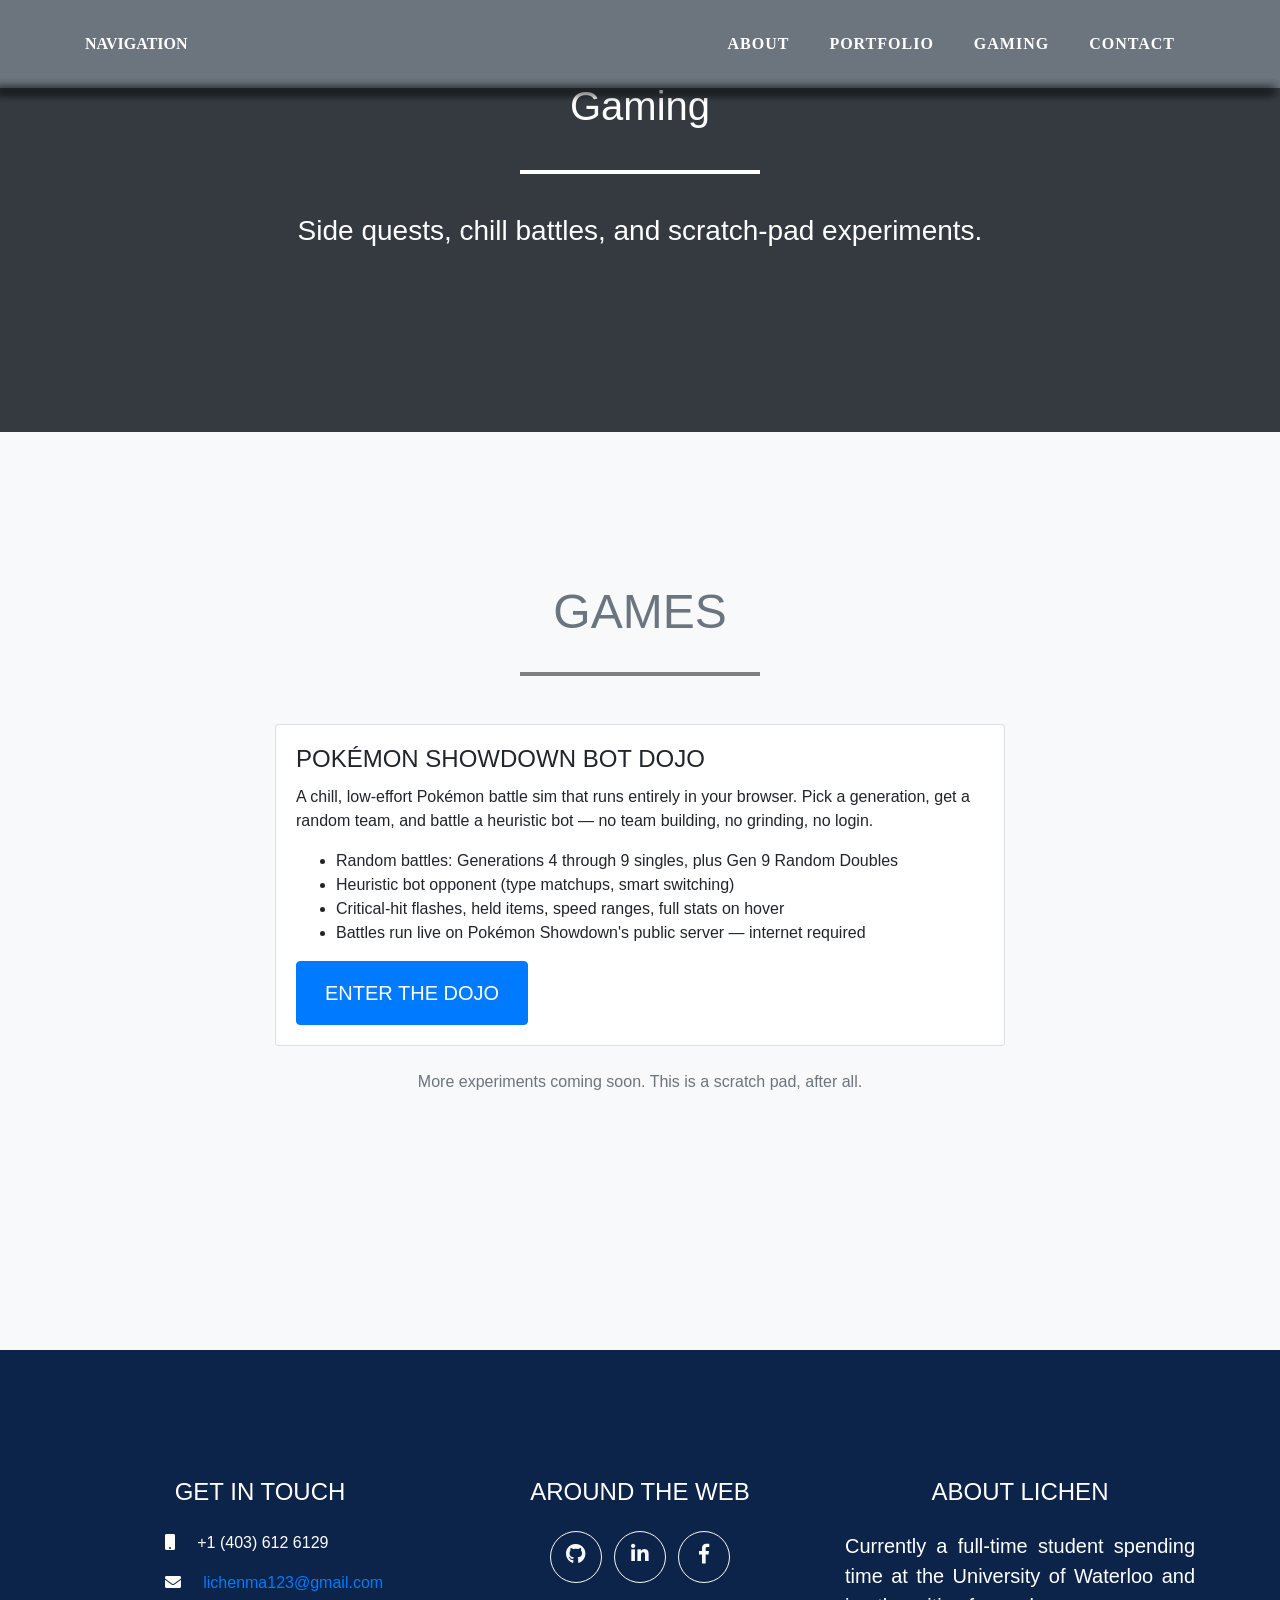
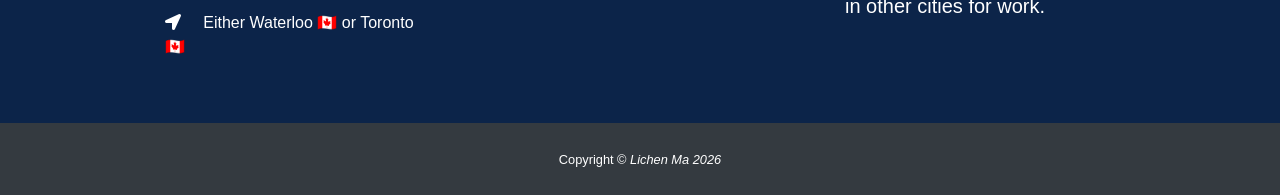
==== commit 21730c2c: "Gaming page: mention Gen 9 Random Doubles in Dojo card" ====
--- a/gaming.html
+++ b/gaming.html
@@ -66,7 +66,7 @@
 								<h4 class="card-title text-uppercase">Pok&eacute;mon Showdown Bot Dojo</h4>
 								<p class="card-text">A chill, low-effort Pok&eacute;mon battle sim that runs entirely in your browser. Pick a generation, get a random team, and battle a heuristic bot &mdash; no team building, no grinding, no login.</p>
 								<ul>
-									<li>Random battles, Generations 4 through 9 singles</li>
+									<li>Random battles: Generations 4 through 9 singles, plus Gen 9 Random Doubles</li>
 									<li>Heuristic bot opponent (type matchups, smart switching)</li>
 									<li>Critical-hit flashes, held items, speed ranges, full stats on hover</li>
 									<li>Battles run live on Pok&eacute;mon Showdown's public server &mdash; internet required</li>
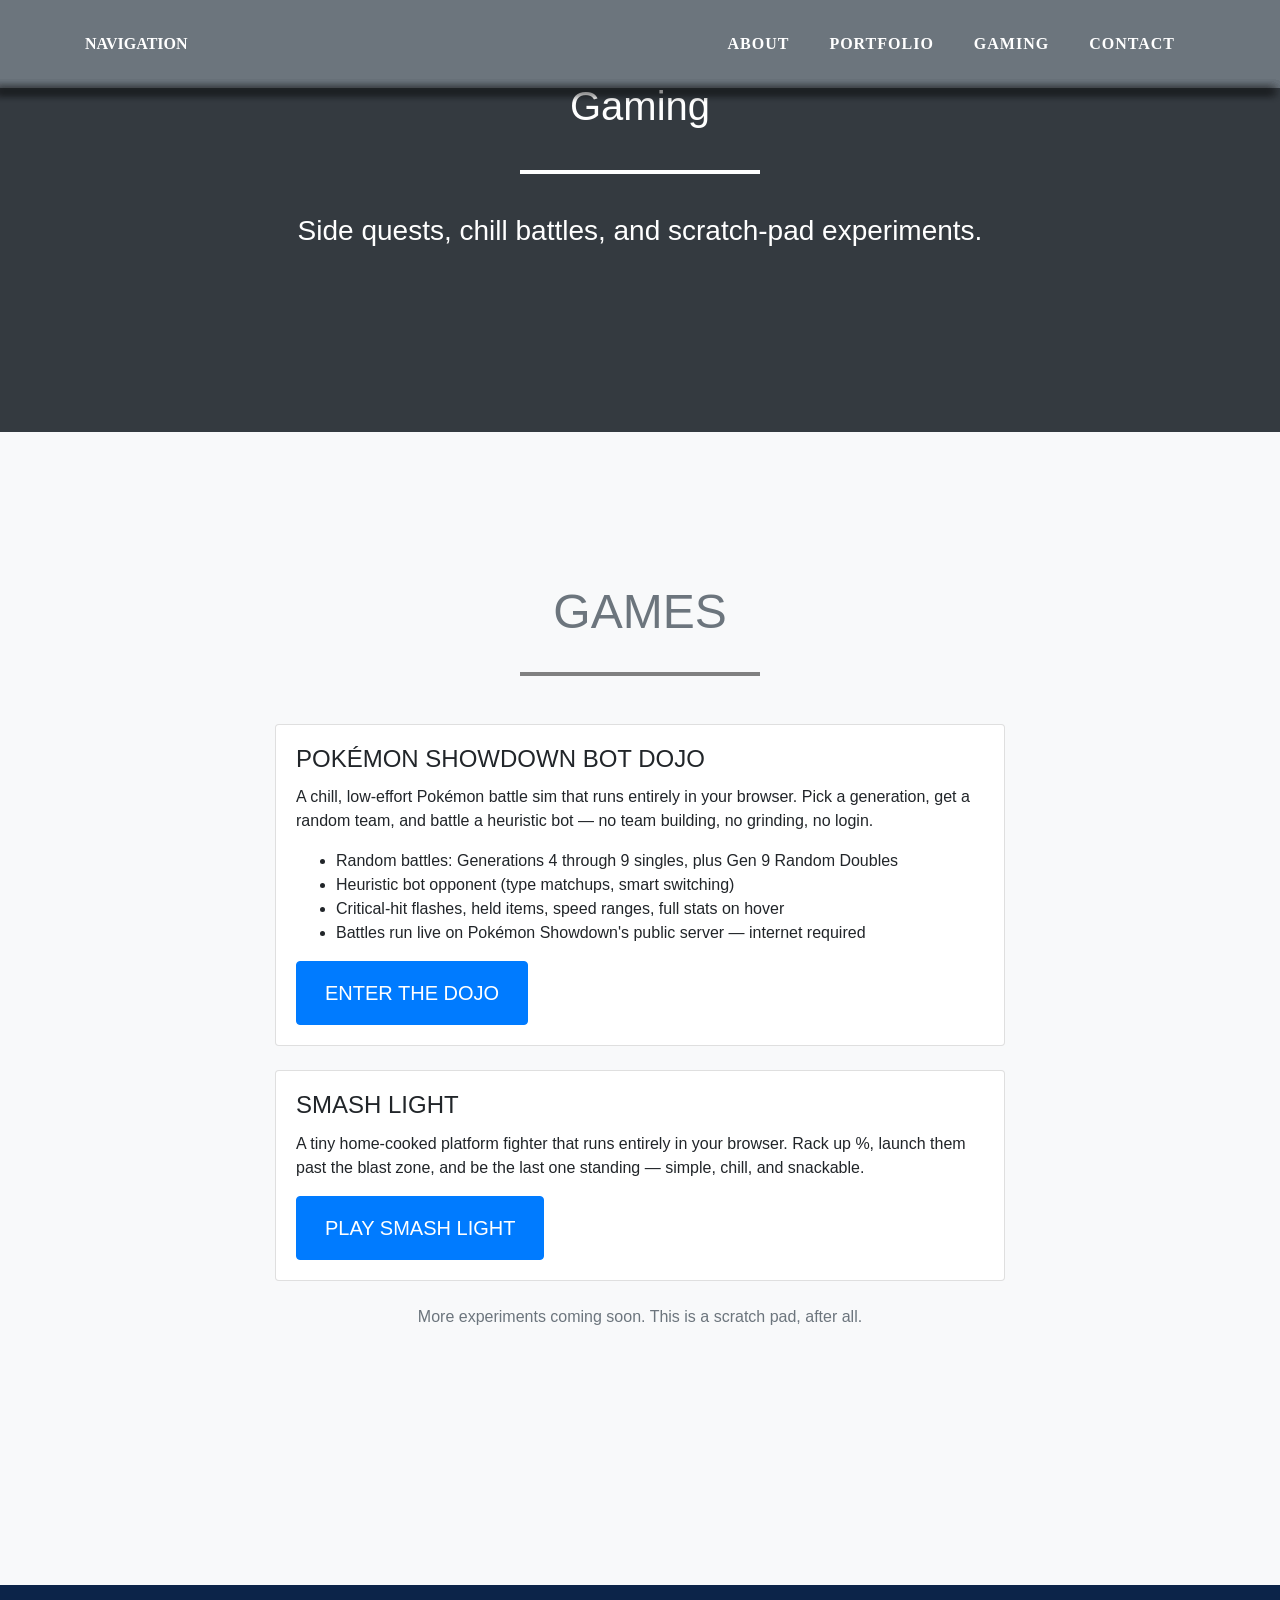
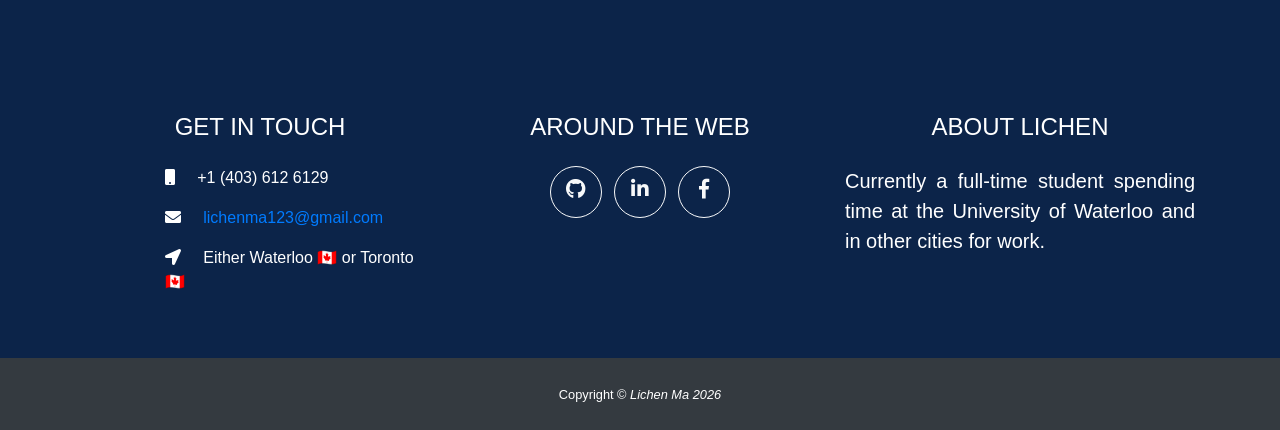
==== commit d7959d02: "Gaming page: add Smash Light card linking to gaming/smash-light.html" ====
--- a/gaming.html
+++ b/gaming.html
@@ -74,6 +74,13 @@
 								<a href="gaming/dojo.html" class="btn btn-primary btn-xl text-uppercase">Enter the Dojo</a>
 							</div>
 						</div>
+						<div class="card shadow-sm mb-4">
+							<div class="card-body">
+								<h4 class="card-title text-uppercase">Smash Light</h4>
+								<p class="card-text">A tiny home-cooked platform fighter that runs entirely in your browser. Rack up %, launch them past the blast zone, and be the last one standing &mdash; simple, chill, and snackable.</p>
+								<a href="gaming/smash-light.html" class="btn btn-primary btn-xl text-uppercase">Play Smash Light</a>
+							</div>
+						</div>
 						<p class="text-center text-muted">More experiments coming soon. This is a scratch pad, after all.</p>
 					</div>
 				</div>
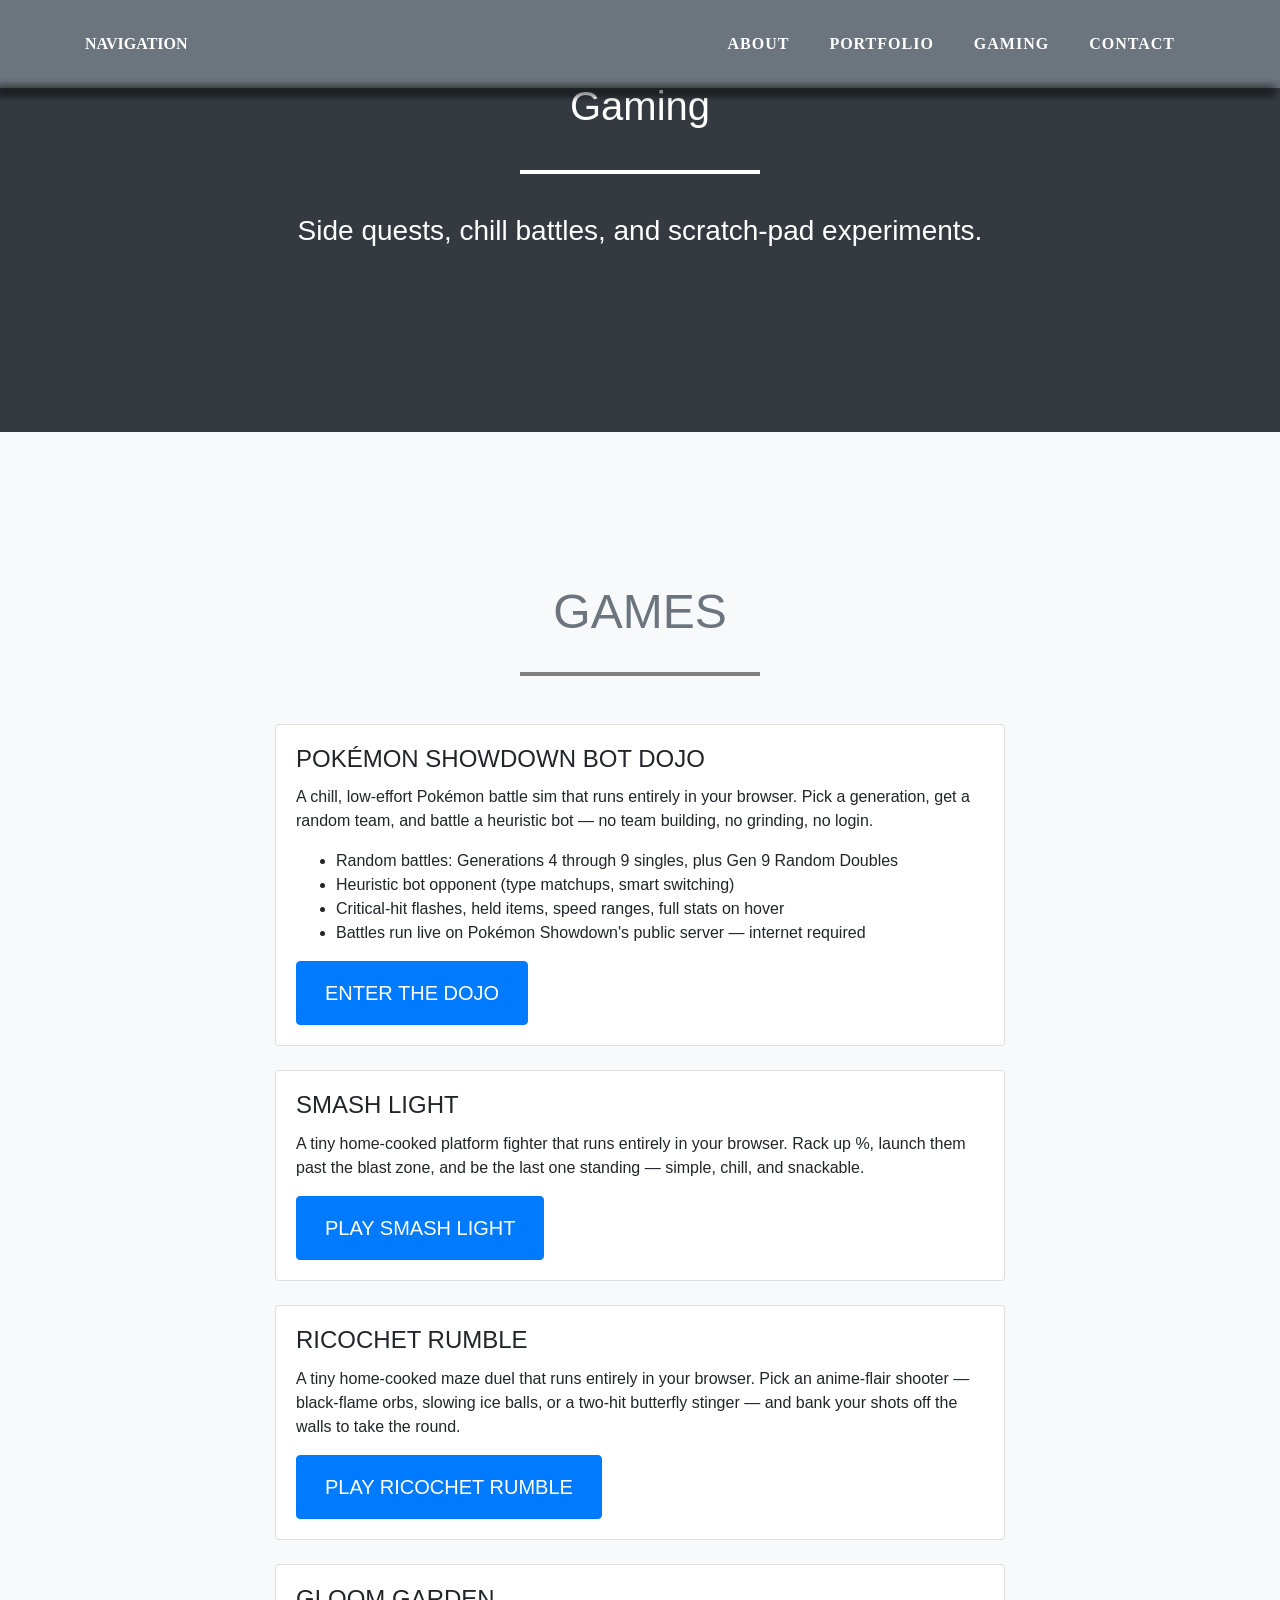
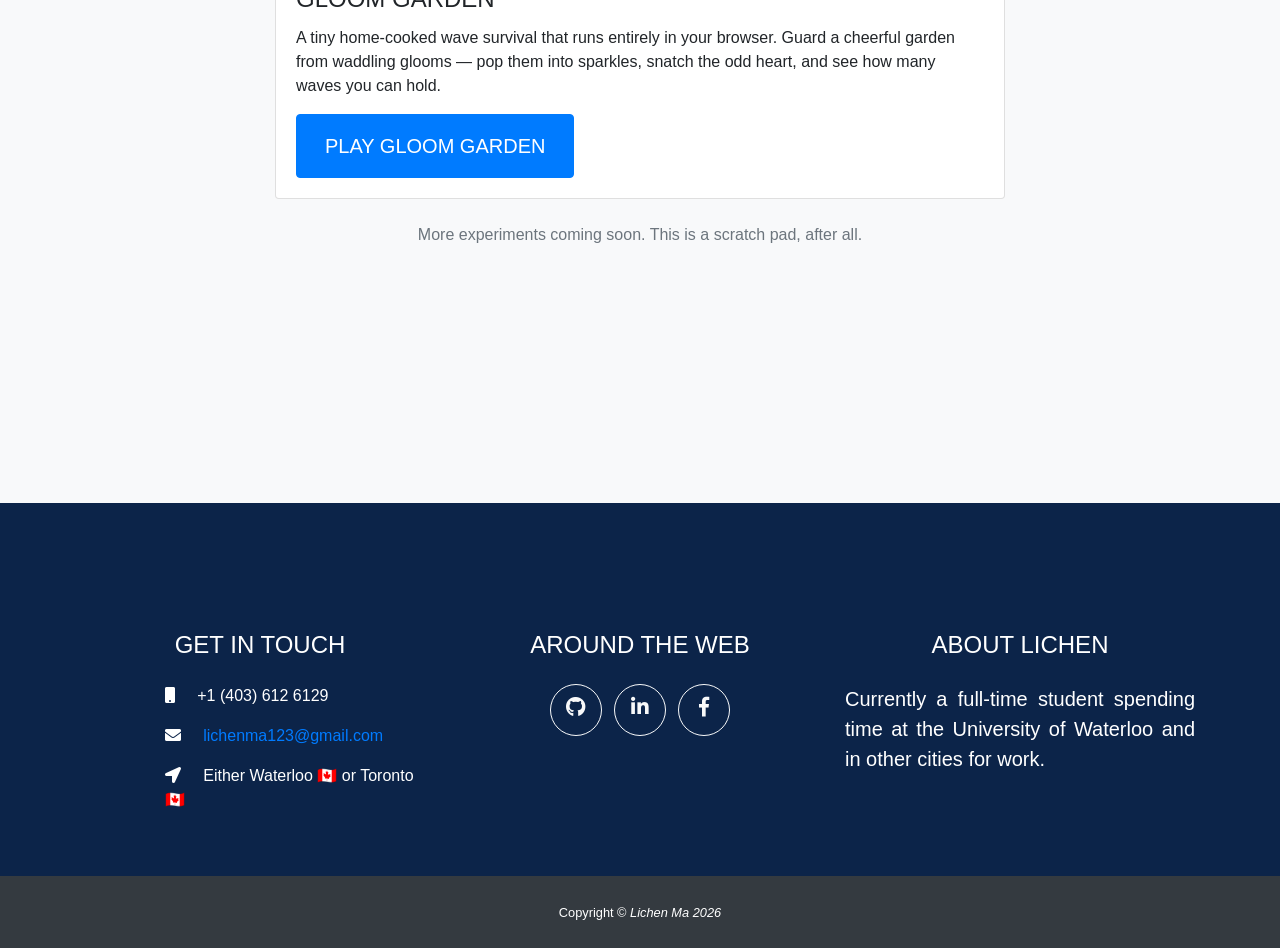
==== commit 6605b4b5: "Add Ricochet Rumble and Gloom Garden cards to the games shelf" ====
--- a/gaming.html
+++ b/gaming.html
@@ -81,6 +81,20 @@
 								<a href="gaming/smash-light.html" class="btn btn-primary btn-xl text-uppercase">Play Smash Light</a>
 							</div>
 						</div>
+						<div class="card shadow-sm mb-4">
+							<div class="card-body">
+								<h4 class="card-title text-uppercase">Ricochet Rumble</h4>
+								<p class="card-text">A tiny home-cooked maze duel that runs entirely in your browser. Pick an anime-flair shooter &mdash; black-flame orbs, slowing ice balls, or a two-hit butterfly stinger &mdash; and bank your shots off the walls to take the round.</p>
+								<a href="gaming/ricochet-rumble.html" class="btn btn-primary btn-xl text-uppercase">Play Ricochet Rumble</a>
+							</div>
+						</div>
+						<div class="card shadow-sm mb-4">
+							<div class="card-body">
+								<h4 class="card-title text-uppercase">Gloom Garden</h4>
+								<p class="card-text">A tiny home-cooked wave survival that runs entirely in your browser. Guard a cheerful garden from waddling glooms &mdash; pop them into sparkles, snatch the odd heart, and see how many waves you can hold.</p>
+								<a href="gaming/gloom-garden.html" class="btn btn-primary btn-xl text-uppercase">Play Gloom Garden</a>
+							</div>
+						</div>
 						<p class="text-center text-muted">More experiments coming soon. This is a scratch pad, after all.</p>
 					</div>
 				</div>
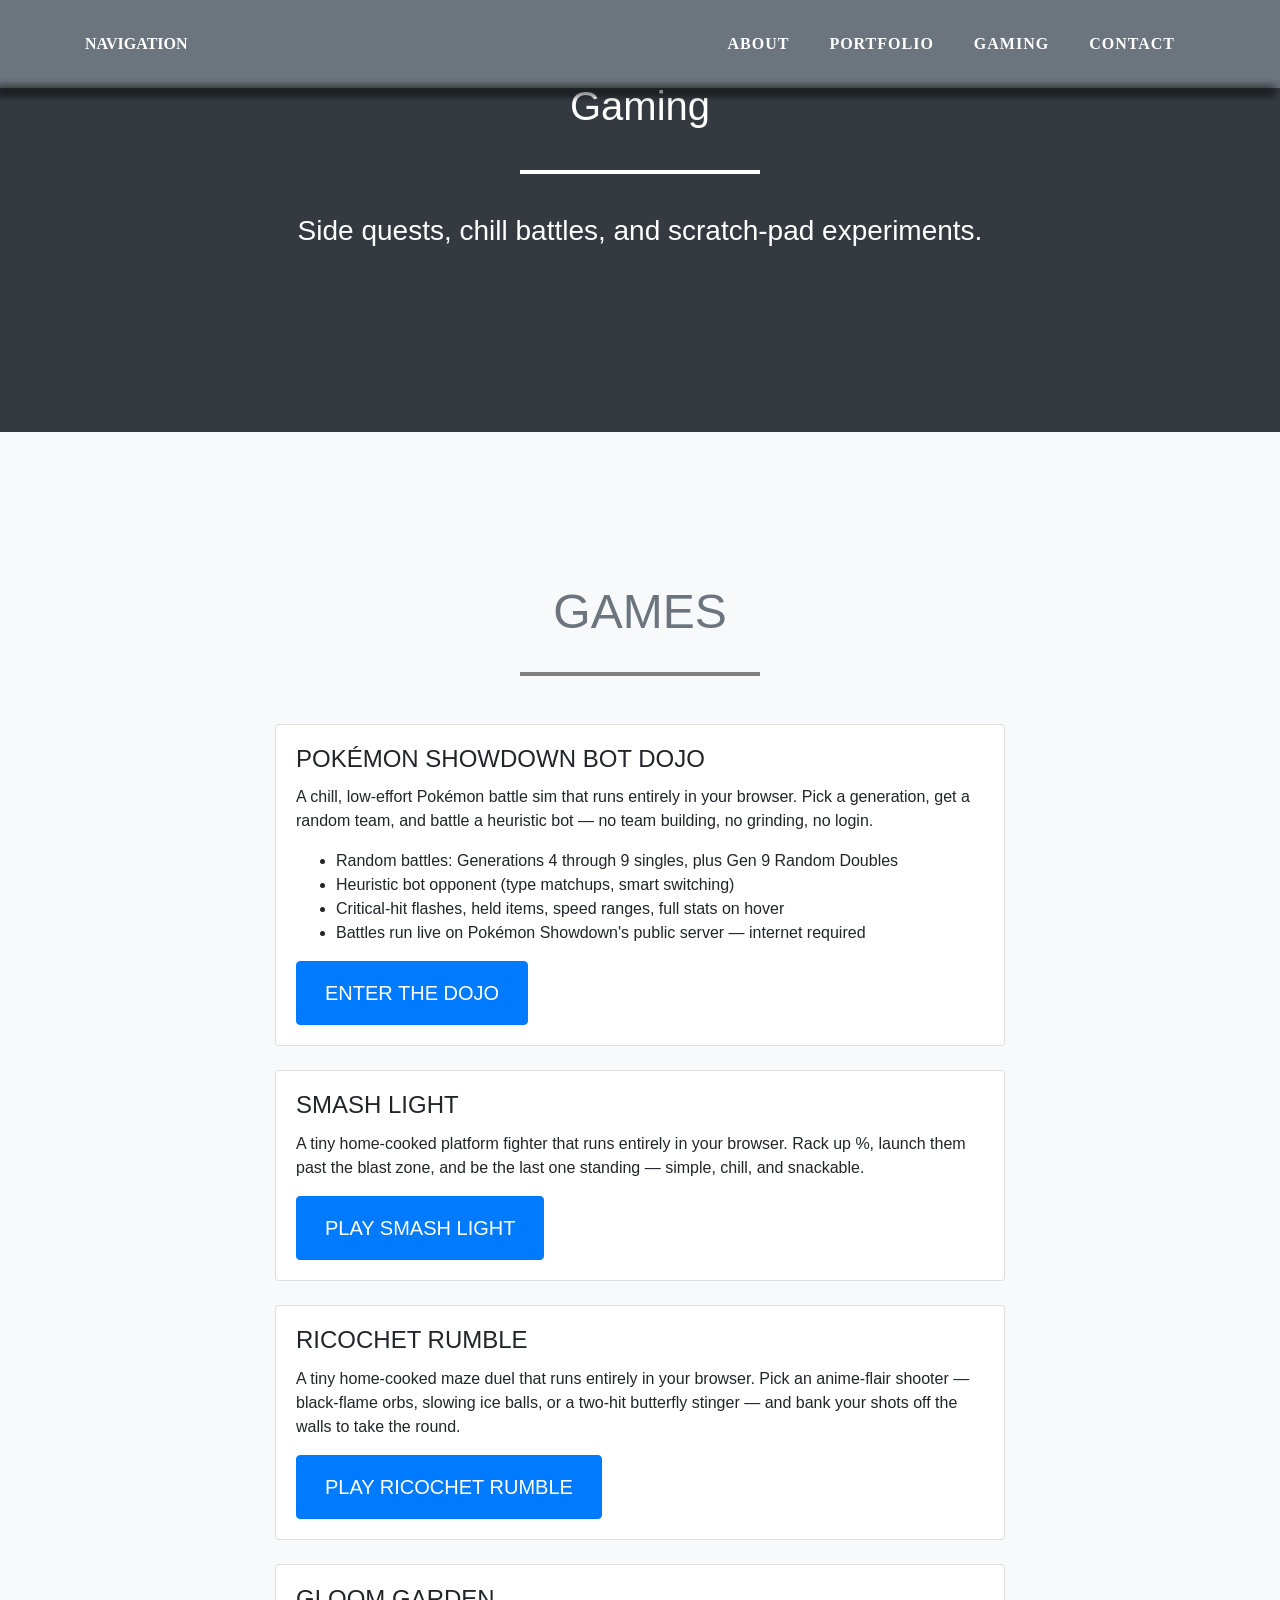
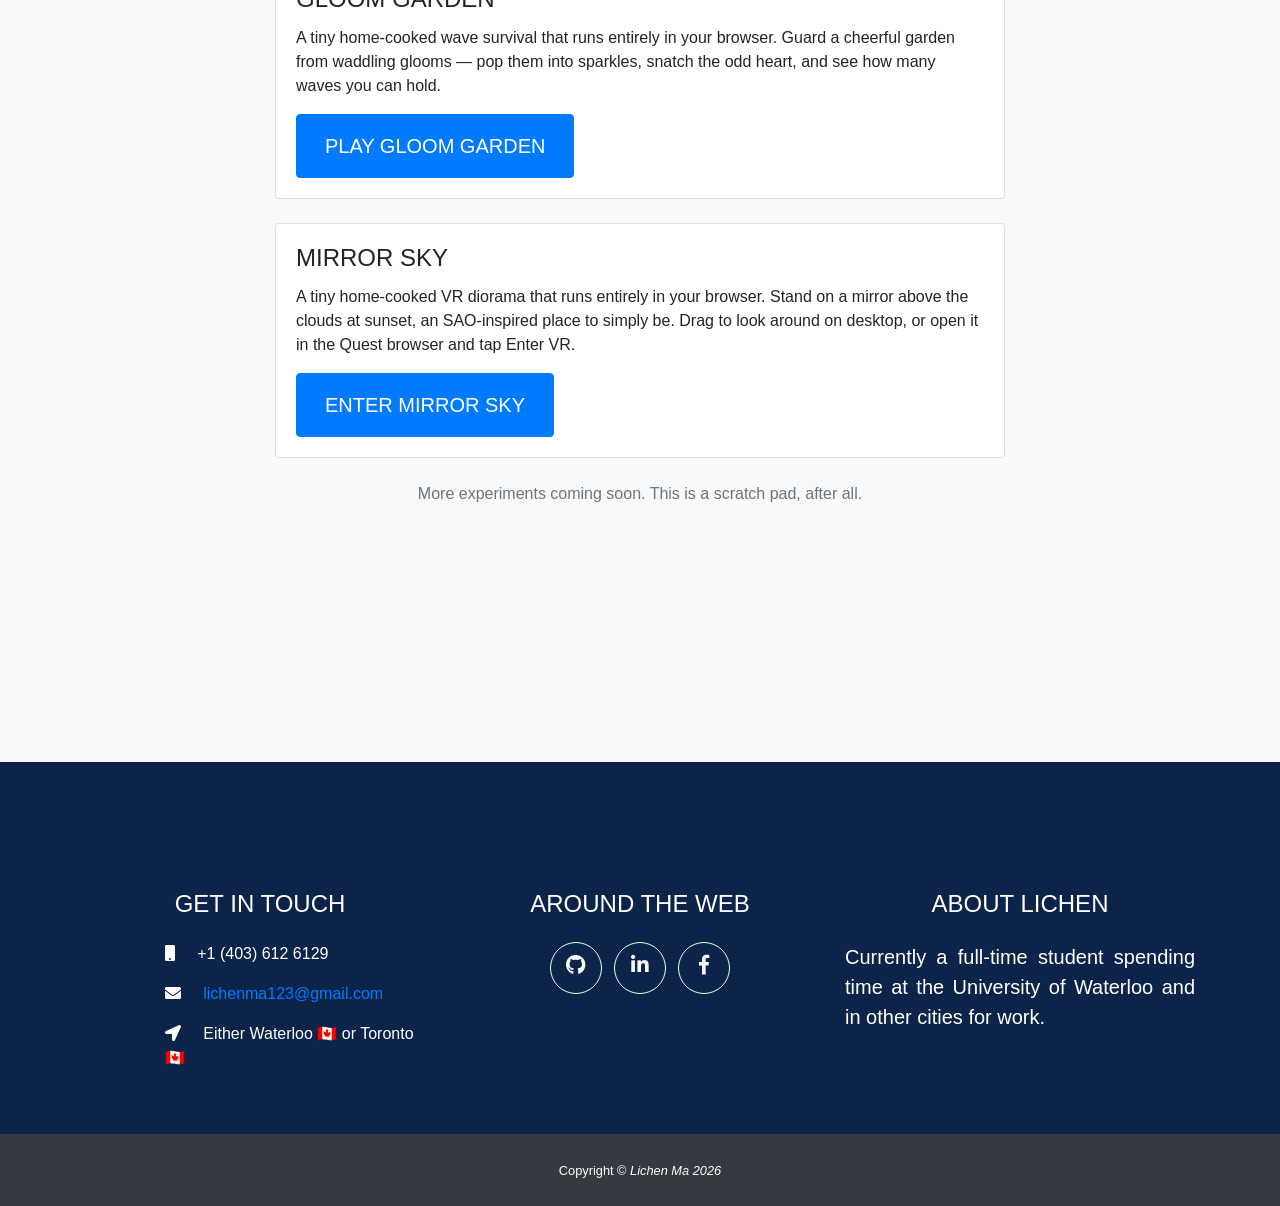
==== commit 04351156: "Add Mirror Sky card to the gaming shelf" ====
--- a/gaming.html
+++ b/gaming.html
@@ -95,6 +95,13 @@
 								<a href="gaming/gloom-garden.html" class="btn btn-primary btn-xl text-uppercase">Play Gloom Garden</a>
 							</div>
 						</div>
+						<div class="card shadow-sm mb-4">
+							<div class="card-body">
+								<h4 class="card-title text-uppercase">Mirror Sky</h4>
+								<p class="card-text">A tiny home-cooked VR diorama that runs entirely in your browser. Stand on a mirror above the clouds at sunset, an SAO-inspired place to simply be. Drag to look around on desktop, or open it in the Quest browser and tap Enter VR.</p>
+								<a href="gaming/mirror-sky.html" class="btn btn-primary btn-xl text-uppercase">Enter Mirror Sky</a>
+							</div>
+						</div>
 						<p class="text-center text-muted">More experiments coming soon. This is a scratch pad, after all.</p>
 					</div>
 				</div>
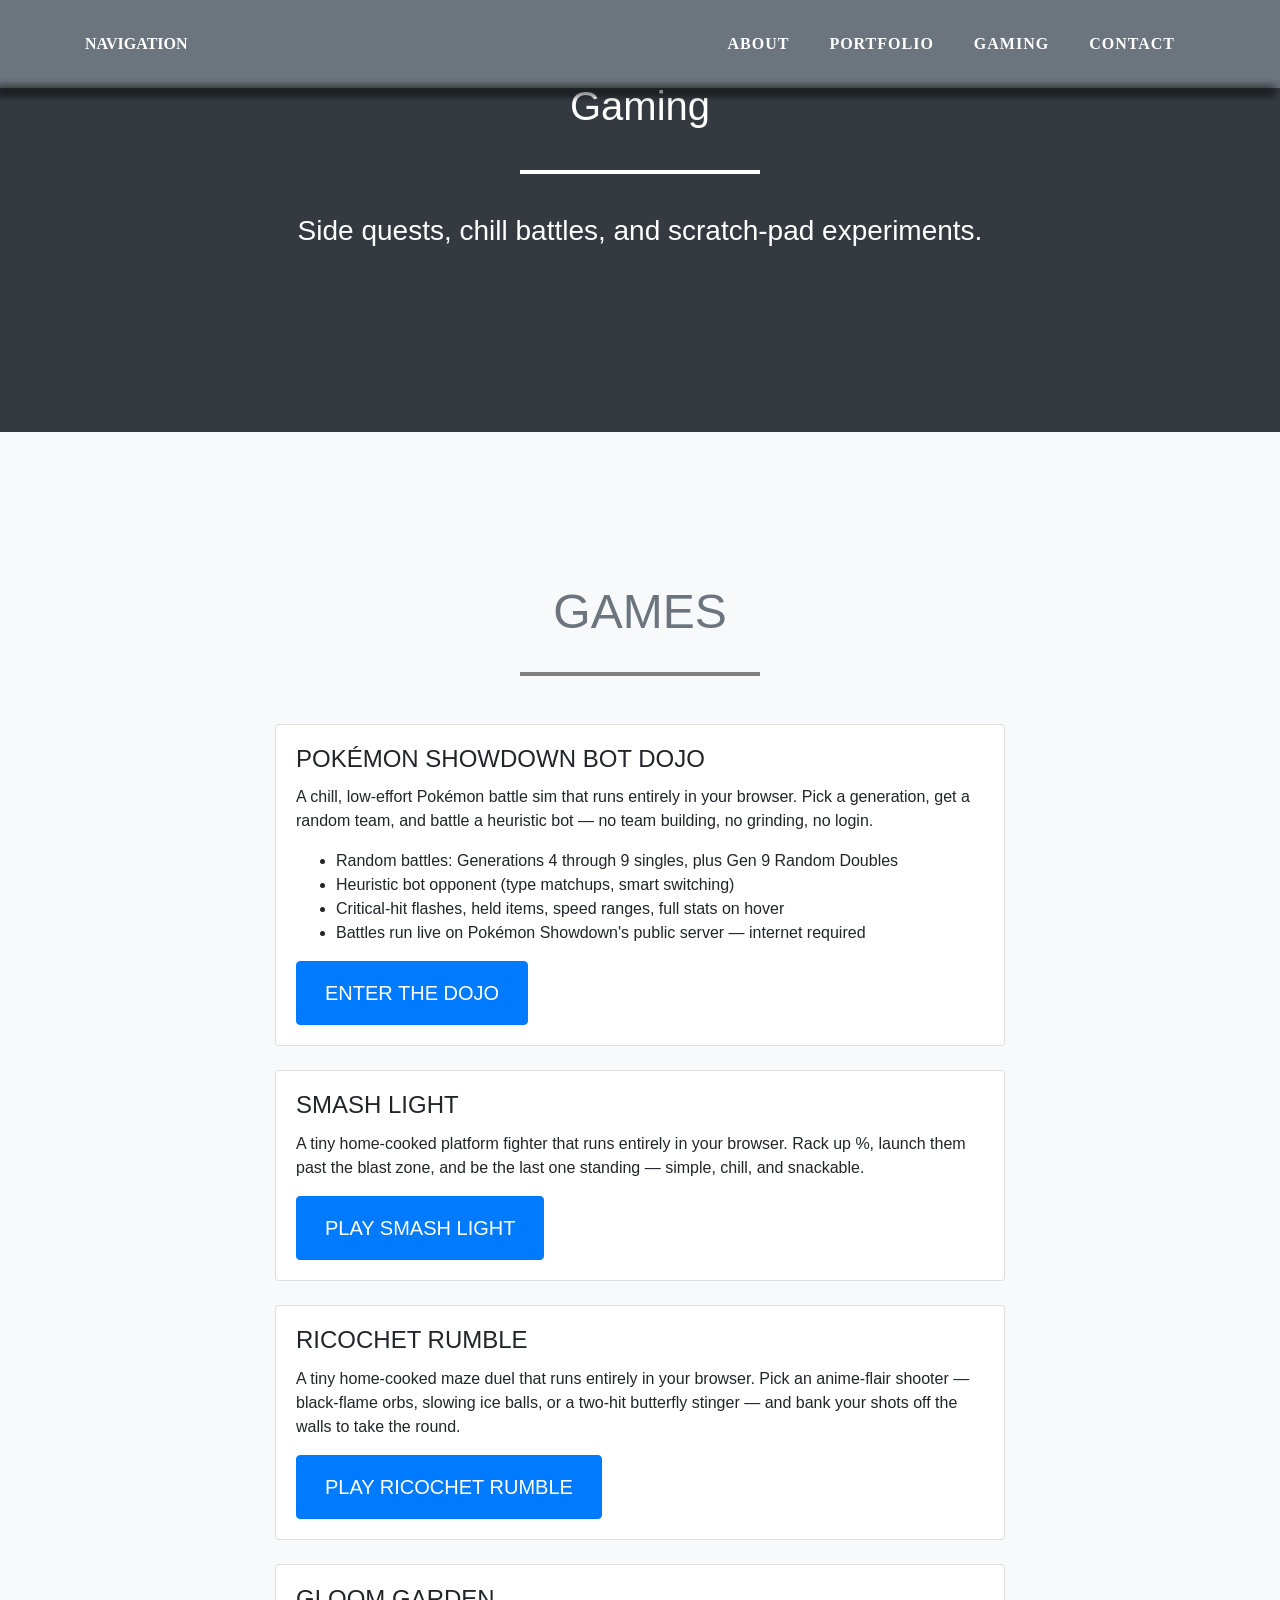
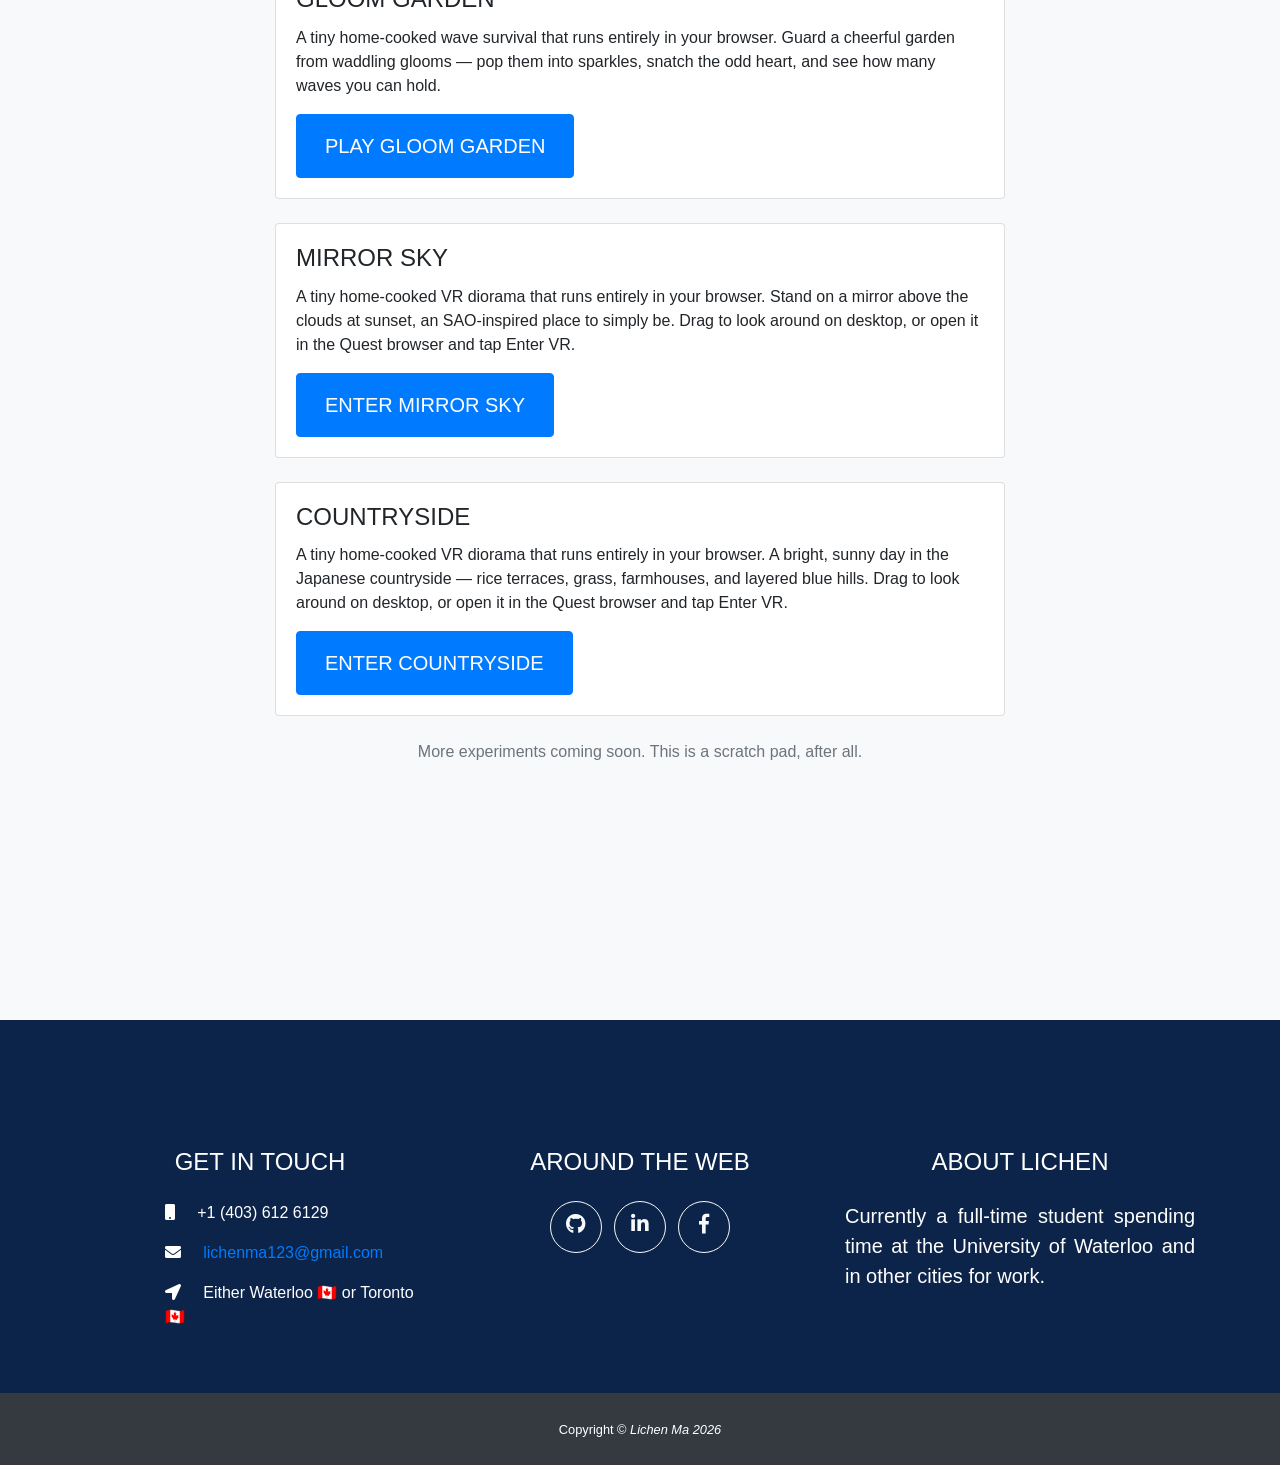
==== commit 41cae08a: "Gaming index: add Countryside card" ====
--- a/gaming.html
+++ b/gaming.html
@@ -102,6 +102,13 @@
 								<a href="gaming/mirror-sky.html" class="btn btn-primary btn-xl text-uppercase">Enter Mirror Sky</a>
 							</div>
 						</div>
+						<div class="card shadow-sm mb-4">
+							<div class="card-body">
+								<h4 class="card-title text-uppercase">Countryside</h4>
+								<p class="card-text">A tiny home-cooked VR diorama that runs entirely in your browser. A bright, sunny day in the Japanese countryside &mdash; rice terraces, grass, farmhouses, and layered blue hills. Drag to look around on desktop, or open it in the Quest browser and tap Enter VR.</p>
+								<a href="gaming/countryside.html" class="btn btn-primary btn-xl text-uppercase">Enter Countryside</a>
+							</div>
+						</div>
 						<p class="text-center text-muted">More experiments coming soon. This is a scratch pad, after all.</p>
 					</div>
 				</div>
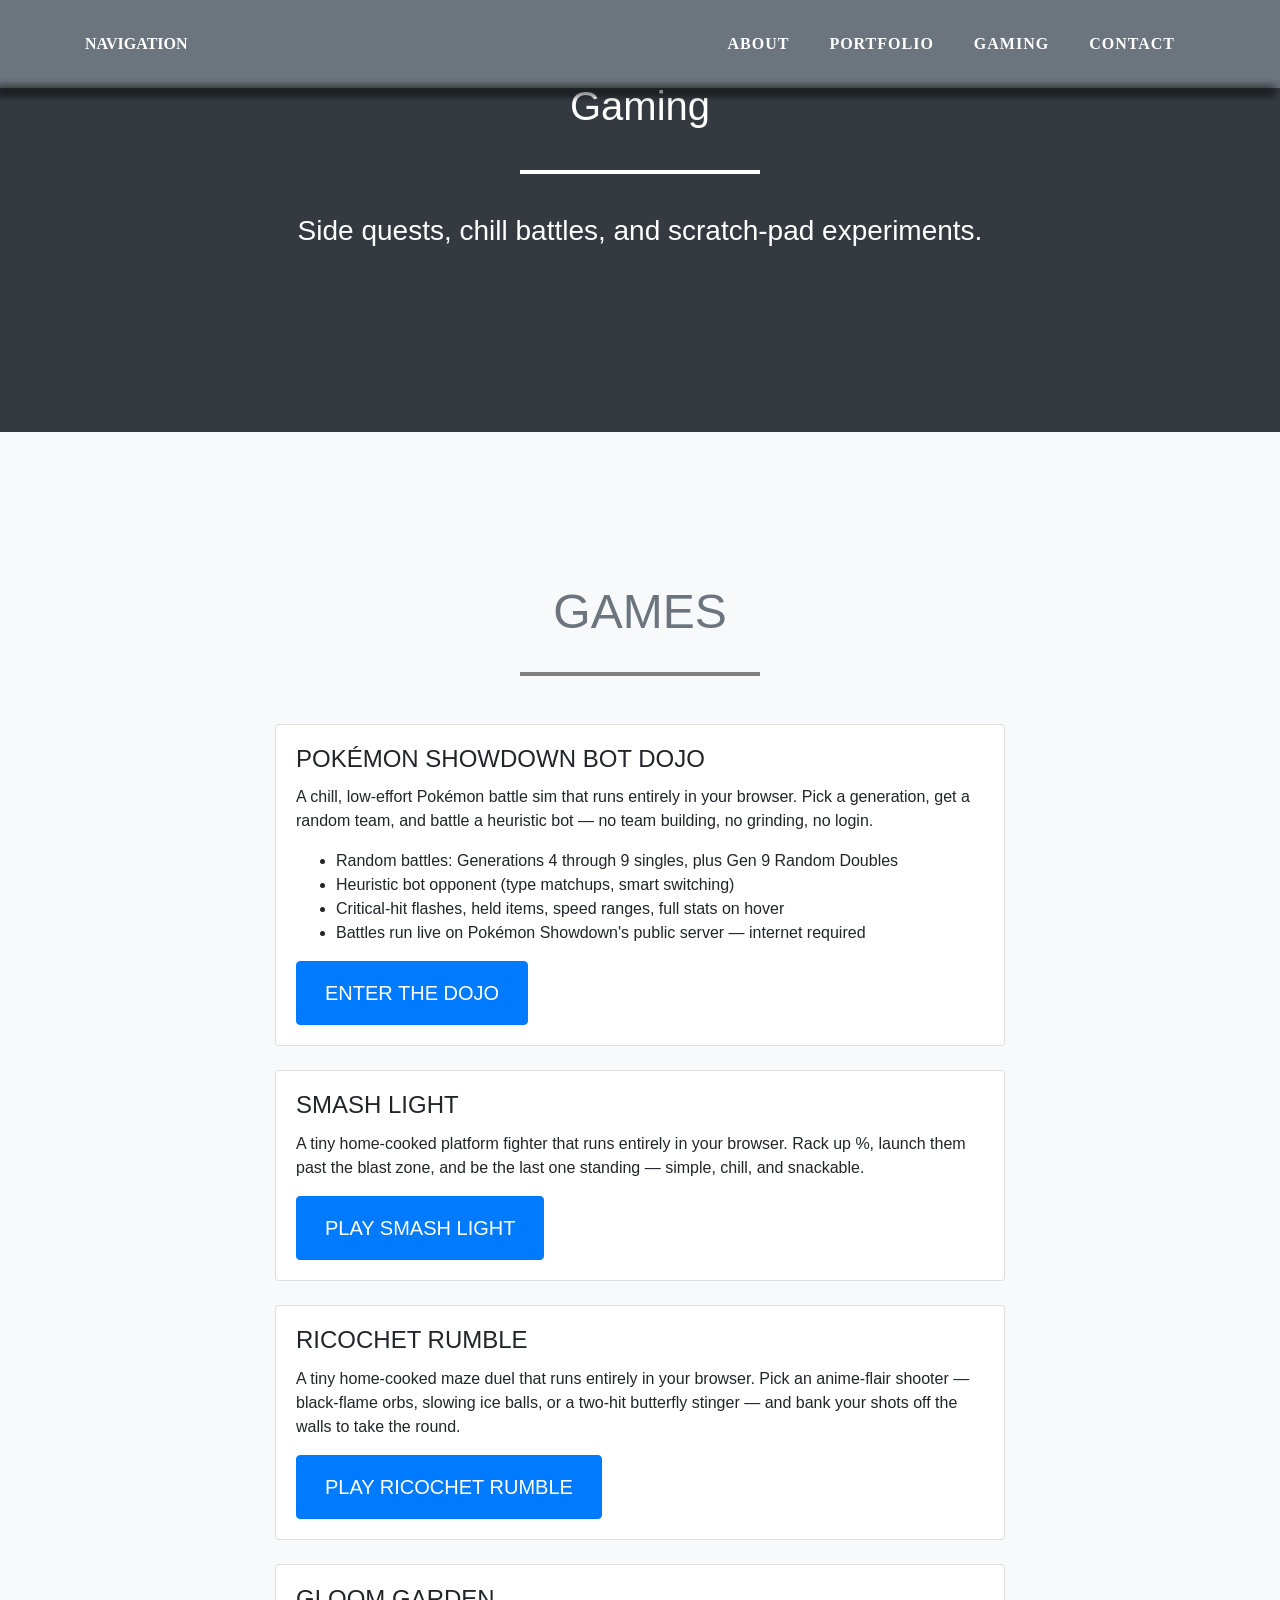
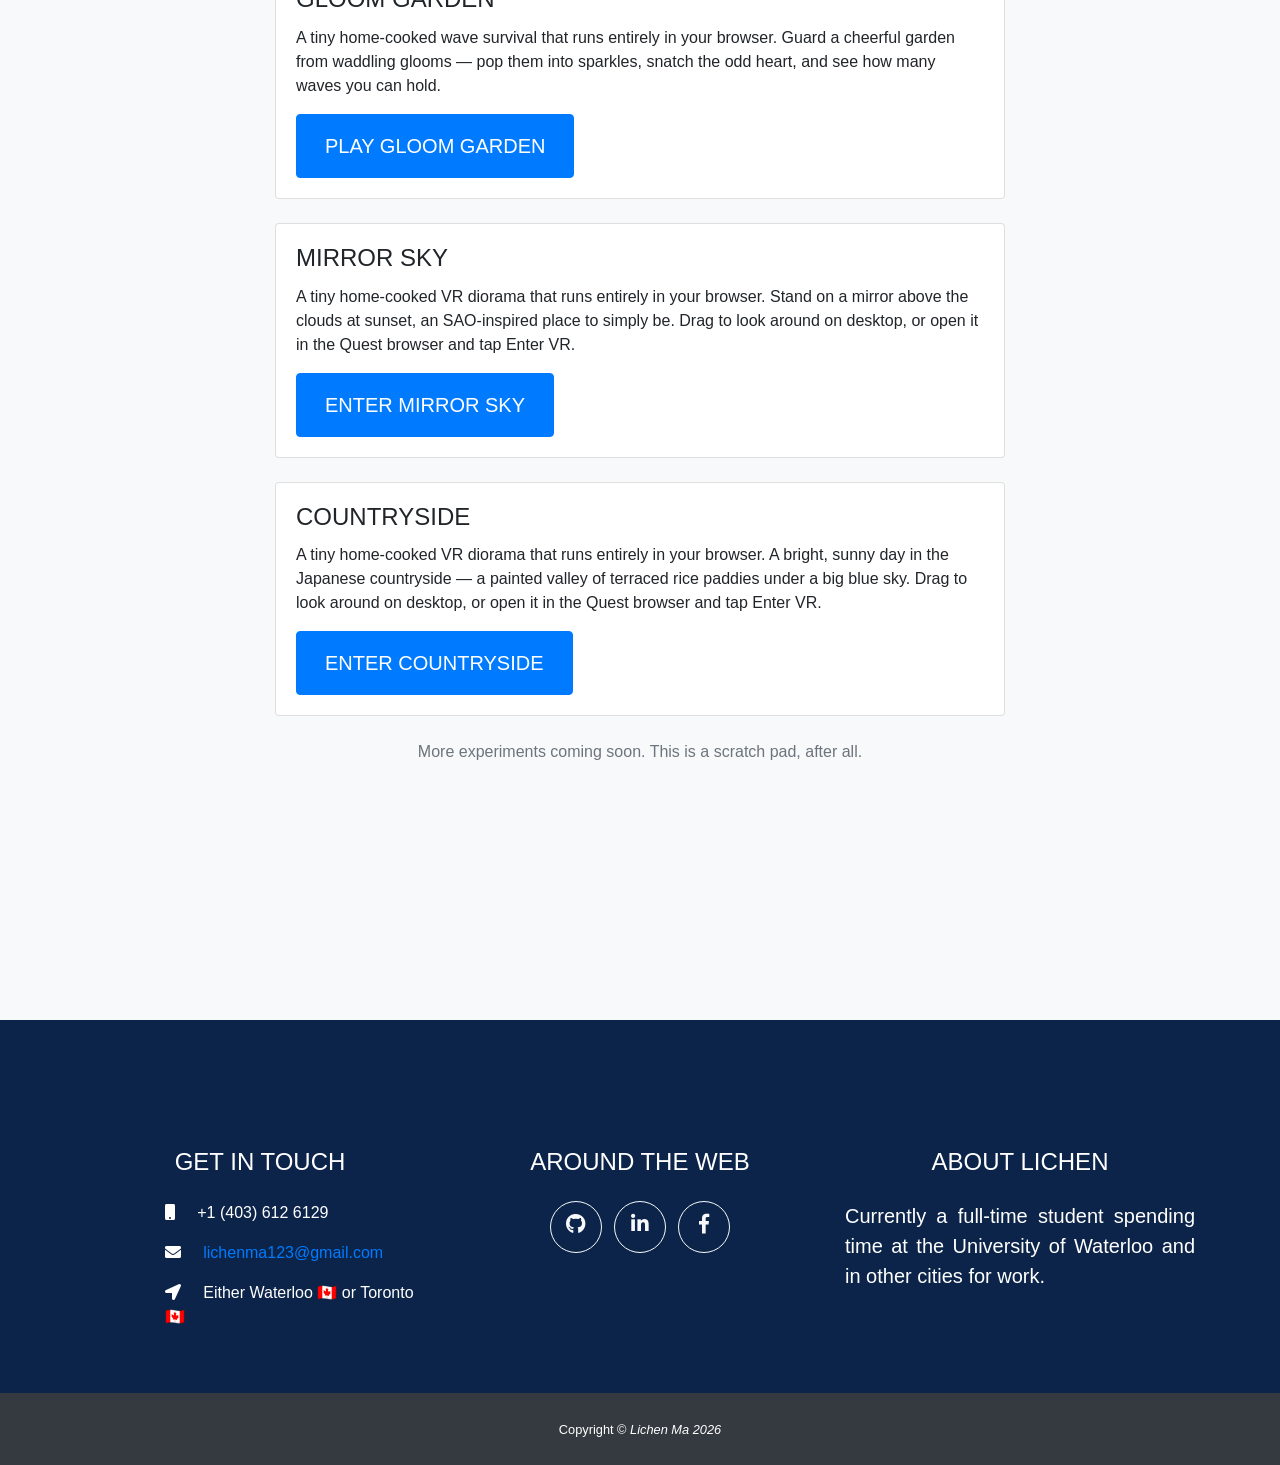
==== commit 3e95a77f: "Gaming index: Countryside card now describes the painted edition" ====
--- a/gaming.html
+++ b/gaming.html
@@ -105,7 +105,7 @@
 						<div class="card shadow-sm mb-4">
 							<div class="card-body">
 								<h4 class="card-title text-uppercase">Countryside</h4>
-								<p class="card-text">A tiny home-cooked VR diorama that runs entirely in your browser. A bright, sunny day in the Japanese countryside &mdash; rice terraces, grass, farmhouses, and layered blue hills. Drag to look around on desktop, or open it in the Quest browser and tap Enter VR.</p>
+								<p class="card-text">A tiny home-cooked VR diorama that runs entirely in your browser. A bright, sunny day in the Japanese countryside &mdash; a painted valley of terraced rice paddies under a big blue sky. Drag to look around on desktop, or open it in the Quest browser and tap Enter VR.</p>
 								<a href="gaming/countryside.html" class="btn btn-primary btn-xl text-uppercase">Enter Countryside</a>
 							</div>
 						</div>
